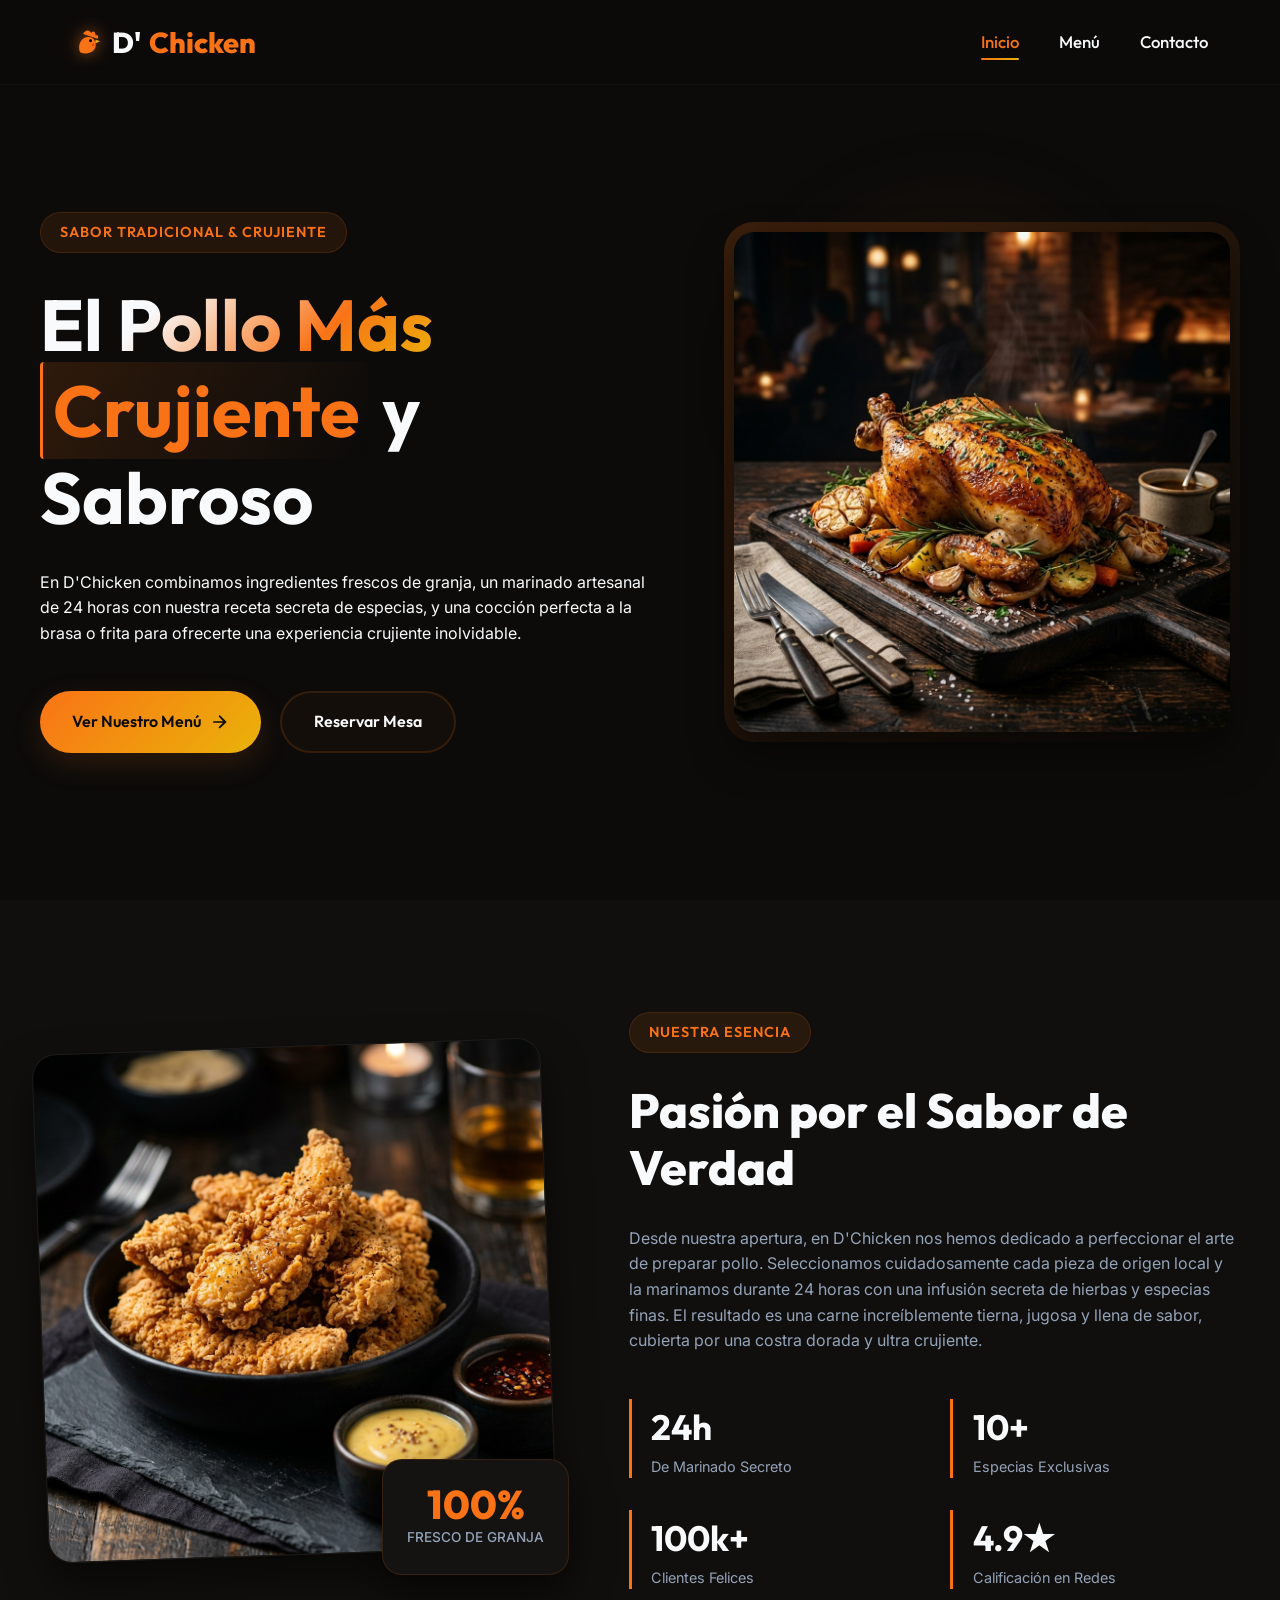
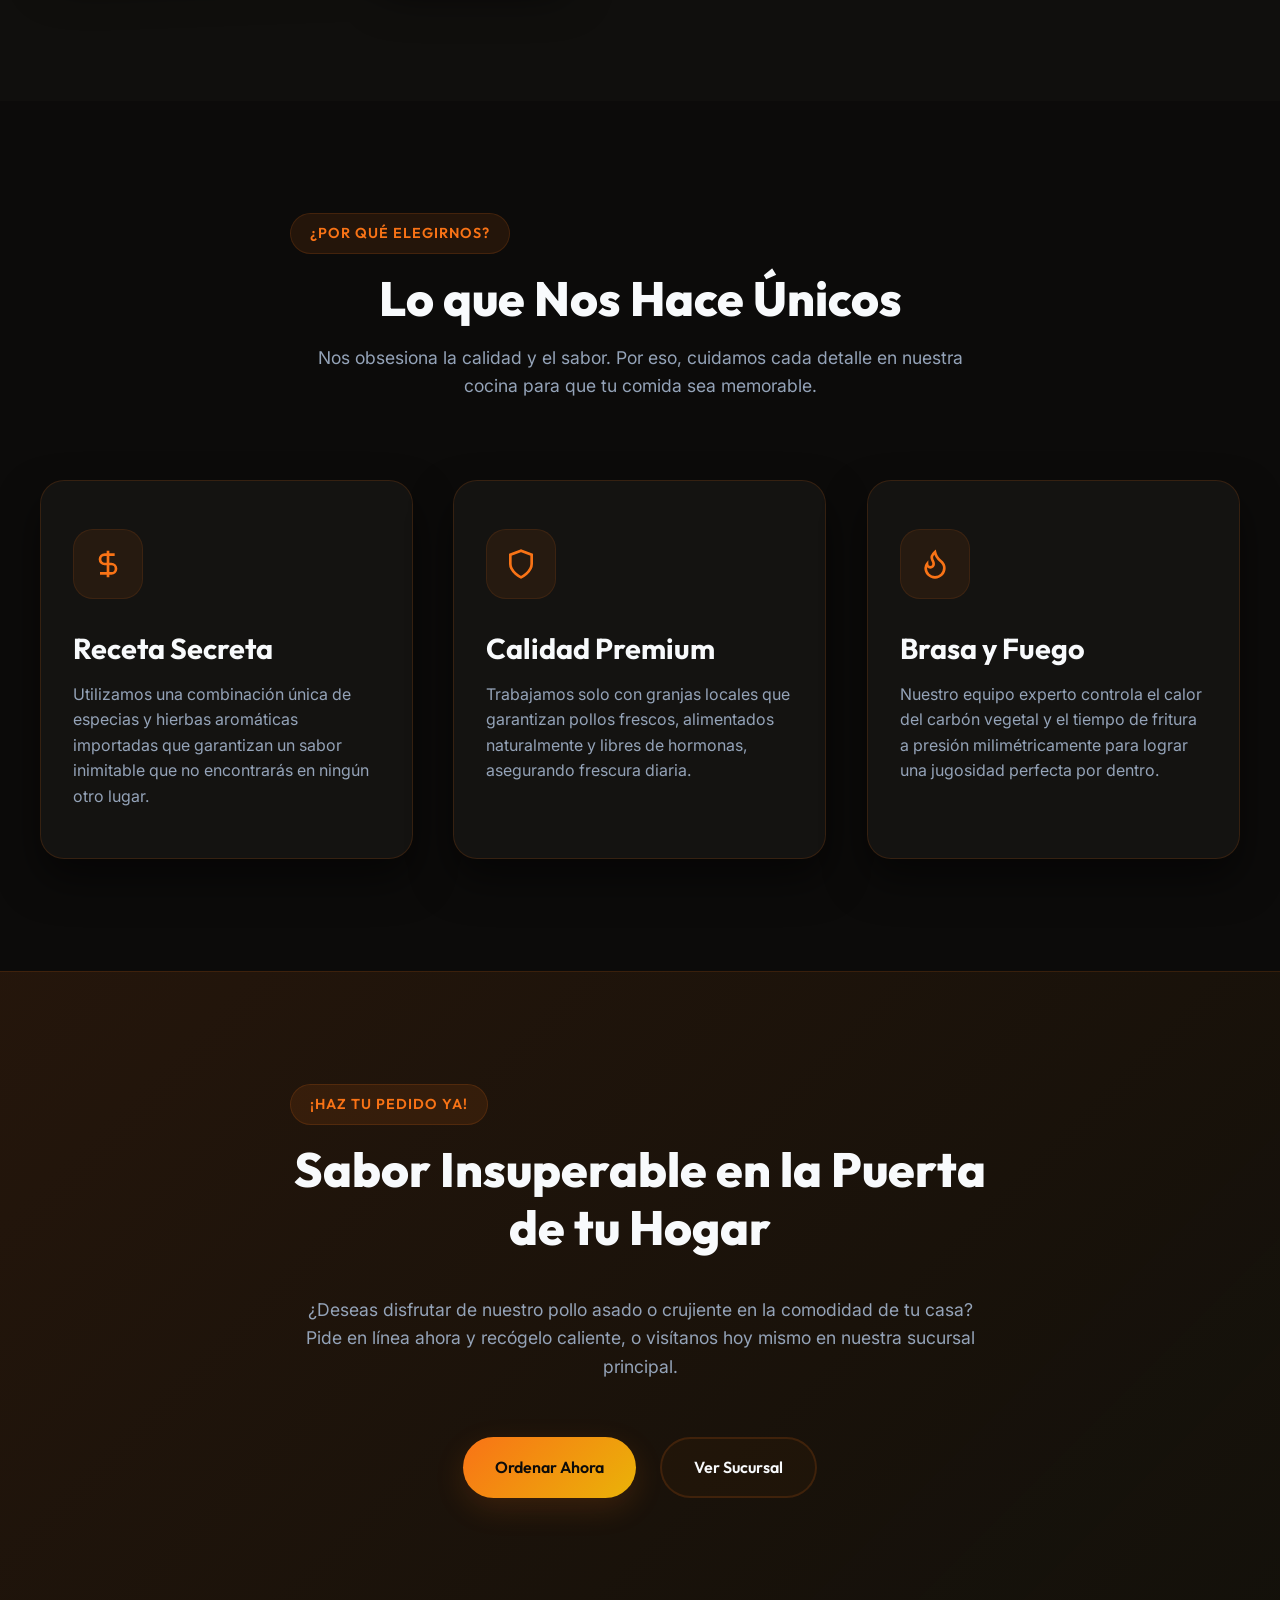
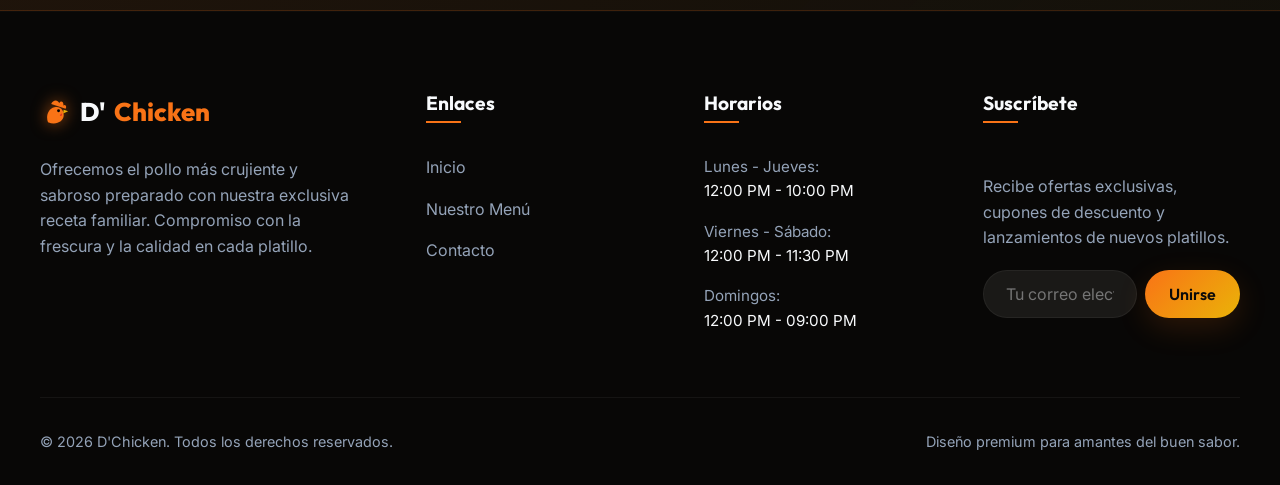
==== index.html @ f9e51cfd "Initial commit" ====
<!DOCTYPE html>
<html lang="es">

<head>
  <meta charset="UTF-8">
  <meta name="viewport" content="width=device-width, initial-scale=1.0">
  <title>D'Chicken - El sabor que te atrapa</title>
  <meta name="description"
    content="Bienvenido a D'Chicken, el hogar del pollo más crujiente y sabroso. Disfruta de nuestro marinado secreto y cocina a las brasas de carbón.">
  <link rel="stylesheet" href="css/style.css">
</head>

<body>

  <!-- HEADER -->
  <header>
    <div class="nav-container">
      <a href="index.html" class="logo" id="header-logo">
        <svg viewBox="0 0 100 100" xmlns="http://www.w3.org/2000/svg">
          <!-- Comb (Cresta) -->
          <path d="M35,25 C40,12 55,10 60,22 C65,12 75,18 73,30 C78,24 85,32 80,40" fill="var(--primary)" />
          <!-- Beak (Pico) -->
          <path d="M74,43 L88,48 L72,55 Z" fill="var(--accent)" />
          <!-- Head & Body (Cabeza y Cuerpo) -->
          <path d="M25,82 C18,65 24,40 45,35 C65,30 75,45 74,62 C73,80 50,92 25,82 Z" fill="var(--primary)" />
          <!-- Eye (Ojo) -->
          <circle cx="58" cy="46" r="4.5" fill="#000" />
          <!-- Barbilla (Wattle) -->
          <path d="M68,54 C70,62 65,65 62,60 Z" fill="#dc2626" />
        </svg>
        D'<span>Chicken</span>
      </a>

      <!-- Navegación -->
      <nav>
        <ul class="nav-links" id="main-nav">
          <li><a href="index.html" class="active" id="nav-home">Inicio</a></li>
          <li><a href="menu.html" id="nav-menu">Menú</a></li>
          <li><a href="contacto.html" id="nav-contact">Contacto</a></li>
        </ul>
      </nav>

      <!-- Botón Menú Móvil -->
      <div class="mobile-menu-btn" id="mobile-toggle" aria-label="Abrir menú de navegación">
        <span></span>
        <span></span>
        <span></span>
      </div>
    </div>
  </header>

  <!-- HERO SECTION -->
  <section class="hero">
    <div class="hero-bg"></div>
    <div class="hero-container">
      <div class="hero-content reveal-left">
        <span class="hero-badge">Sabor Tradicional &amp; Crujiente</span>
        <h1><span class="text-gradient">El Pollo Más</span> <br><span class="text-highlight">Crujiente</span> y Sabroso
        </h1>
        <p class="text-muted">En D'Chicken combinamos ingredientes frescos de granja, un marinado artesanal de 24 horas
          con nuestra receta secreta de especias, y una cocción perfecta a la brasa o frita para ofrecerte una
          experiencia crujiente inolvidable.</p>
        <div class="hero-buttons">
          <a href="menu.html" class="btn btn-primary" id="hero-btn-menu">
            Ver Nuestro Menú
            <svg style="width: 20px; height: 20px; fill: currentColor;" viewBox="0 0 24 24">
              <path d="M5 13h11.86l-5.43 5.43 1.42 1.42L21.14 12l-8.29-8.29-1.42 1.42L16.86 11H5v2z" />
            </svg>
          </a>
          <a href="contacto.html" class="btn btn-secondary" id="hero-btn-contact">Reservar Mesa</a>
        </div>
      </div>
      <div class="hero-image-wrapper reveal-right">
        <img src="images/hero_chicken.png" alt="Pollo asado gourmet de D'Chicken" class="hero-img">
      </div>
    </div>
  </section>

  <!-- NUESTRA ESENCIA -->
  <section style="background-color: #100f0d;">
    <div class="essence-container">
      <div class="essence-img-grid reveal-left">
        <img src="images/menu_crispy.png" alt="Preparación crujiente D'Chicken" class="essence-img">
        <div class="essence-badge">
          <span class="number">100%</span>
          <span class="label">Fresco de Granja</span>
        </div>
      </div>

      <div class="essence-content reveal-right">
        <span class="hero-badge">Nuestra Esencia</span>
        <h2>Pasión por el Sabor de Verdad</h2>
        <p style="color: var(--text-muted);">Desde nuestra apertura, en D'Chicken nos hemos dedicado a perfeccionar el
          arte de preparar pollo. Seleccionamos cuidadosamente cada pieza de origen local y la marinamos durante 24
          horas con una infusión secreta de hierbas y especias finas. El resultado es una carne increíblemente tierna,
          jugosa y llena de sabor, cubierta por una costra dorada y ultra crujiente.</p>

        <div class="stats-grid">
          <div class="stat-item">
            <div class="stat-num">24h</div>
            <div class="stat-label">De Marinado Secreto</div>
          </div>
          <div class="stat-item">
            <div class="stat-num">10+</div>
            <div class="stat-label">Especias Exclusivas</div>
          </div>
          <div class="stat-item">
            <div class="stat-num">100k+</div>
            <div class="stat-label">Clientes Felices</div>
          </div>
          <div class="stat-item">
            <div class="stat-num">4.9★</div>
            <div class="stat-label">Calificación en Redes</div>
          </div>
        </div>
      </div>
    </div>
  </section>

  <!-- VALORES Y CARACTERÍSTICAS -->
  <section>
    <div class="section-header reveal">
      <span class="hero-badge">¿Por Qué Elegirnos?</span>
      <h2>Lo que Nos Hace Únicos</h2>
      <p>Nos obsesiona la calidad y el sabor. Por eso, cuidamos cada detalle en nuestra cocina para que tu comida sea
        memorable.</p>
    </div>

    <div class="grid-3">
      <!-- Tarjeta 1: Receta Secreta -->
      <div class="card-offer reveal-scale" style="transition-delay: 0.1s;">
        <div class="offer-icon-wrapper">
          <svg viewBox="0 0 24 24" fill="none" stroke="currentColor" stroke-width="2">
            <path d="M12 2v20M17 5H9.5a3.5 3.5 0 0 0 0 7h5a3.5 3.5 0 0 1 0 7H6" />
          </svg>
        </div>
        <h3>Receta Secreta</h3>
        <p>Utilizamos una combinación única de especias y hierbas aromáticas importadas que garantizan un sabor
          inimitable que no encontrarás en ningún otro lugar.</p>
      </div>

      <!-- Tarjeta 2: Calidad de Origen -->
      <div class="card-offer reveal-scale" style="transition-delay: 0.2s;">
        <div class="offer-icon-wrapper">
          <svg viewBox="0 0 24 24" fill="none" stroke="currentColor" stroke-width="2">
            <path d="M12 22s8-4 8-10V5l-8-3-8 3v7c0 6 8 10 8 10z" />
          </svg>
        </div>
        <h3>Calidad Premium</h3>
        <p>Trabajamos solo con granjas locales que garantizan pollos frescos, alimentados naturalmente y libres de
          hormonas, asegurando frescura diaria.</p>
      </div>

      <!-- Tarjeta 3: Cocción de Alta Gama -->
      <div class="card-offer reveal-scale" style="transition-delay: 0.3s;">
        <div class="offer-icon-wrapper">
          <svg viewBox="0 0 24 24" fill="none" stroke="currentColor" stroke-width="2">
            <path
              d="M8.5 14.5A2.5 2.5 0 0 0 11 12c0-1.38-.5-2-1-3-1.072-2.143-.224-4.054 2-6 .5 2.5 2 4.9 4 6.5 2 1.6 3 3.5 3 5.5a7 7 0 1 1-14 0c0-1.153.433-2.294 1-3a2.5 2.5 0 0 0 2.5 2.5z" />
          </svg>
        </div>
        <h3>Brasa y Fuego</h3>
        <p>Nuestro equipo experto controla el calor del carbón vegetal y el tiempo de fritura a presión milimétricamente
          para lograr una jugosidad perfecta por dentro.</p>
      </div>
    </div>
  </section>

  <!-- BANNER CTA -->
  <section
    style="background: linear-gradient(135deg, rgba(249, 115, 22, 0.1) 0%, rgba(234, 179, 8, 0.03) 100%); border-top: 1px solid var(--border); border-bottom: 1px solid var(--border);">
    <div class="section-header reveal" style="margin-bottom: 0;">
      <span class="hero-badge">¡Haz Tu Pedido Ya!</span>
      <h2 style="margin-bottom: 1.5rem;">Sabor Insuperable en la Puerta de tu Hogar</h2>
      <p style="margin-bottom: 2.5rem;">¿Deseas disfrutar de nuestro pollo asado o crujiente en la comodidad de tu casa?
        Pide en línea ahora y recógelo caliente, o visítanos hoy mismo en nuestra sucursal principal.</p>
      <div style="display: flex; gap: 1.5rem; justify-content: center; flex-wrap: wrap;">
        <a href="menu.html" class="btn btn-primary" id="cta-btn-order">Ordenar Ahora</a>
        <a href="contacto.html" class="btn btn-secondary" id="cta-btn-visit">Ver Sucursal</a>
      </div>
    </div>
  </section>

  <!-- FOOTER -->
  <footer>
    <div class="footer-container">
      <div class="footer-brand">
        <a href="index.html" class="logo" style="font-size: 1.6rem;">
          <svg viewBox="0 0 100 100" xmlns="http://www.w3.org/2000/svg">
            <path d="M35,25 C40,12 55,10 60,22 C65,12 75,18 73,30 C78,24 85,32 80,40" fill="var(--primary)" />
            <path d="M74,43 L88,48 L72,55 Z" fill="var(--accent)" />
            <path d="M25,82 C18,65 24,40 45,35 C65,30 75,45 74,62 C73,80 50,92 25,82 Z" fill="var(--primary)" />
            <circle cx="58" cy="46" r="4.5" fill="#000" />
            <path d="M68,54 C70,62 65,65 62,60 Z" fill="#dc2626" />
          </svg>
          D'<span>Chicken</span>
        </a>
        <p>Ofrecemos el pollo más crujiente y sabroso preparado con nuestra exclusiva receta familiar. Compromiso con la
          frescura y la calidad en cada platillo.</p>
      </div>

      <div class="footer-col">
        <h4>Enlaces</h4>
        <ul>
          <li><a href="index.html">Inicio</a></li>
          <li><a href="menu.html">Nuestro Menú</a></li>
          <li><a href="contacto.html">Contacto</a></li>
        </ul>
      </div>

      <div class="footer-col">
        <h4>Horarios</h4>
        <ul style="color: var(--text-muted); font-size: 0.95rem;">
          <li>Lunes - Jueves:<br><span style="color: var(--text-light)">12:00 PM - 10:00 PM</span></li>
          <li>Viernes - Sábado:<br><span style="color: var(--text-light)">12:00 PM - 11:30 PM</span></li>
          <li>Domingos:<br><span style="color: var(--text-light)">12:00 PM - 09:00 PM</span></li>
        </ul>
      </div>

      <div class="footer-col footer-newsletter">
        <h4>Suscríbete</h4>
        <p>Recibe ofertas exclusivas, cupones de descuento y lanzamientos de nuevos platillos.</p>
        <form class="newsletter-form"
          onsubmit="event.preventDefault(); alert('¡Gracias por suscribirte!'); this.reset();">
          <input type="email" placeholder="Tu correo electrónico" class="form-control" required
            aria-label="Correo electrónico para boletín">
          <button type="submit" class="btn btn-primary" style="padding: 0 1.5rem;">Unirse</button>
        </form>
      </div>
    </div>

    <div class="footer-bottom">
      <p>&copy; 2026 D'Chicken. Todos los derechos reservados.</p>
      <p>Diseño premium para amantes del buen sabor.</p>
    </div>
  </footer>

  <script src="js/main.js"></script>
</body>

</html>
---- css/style.css ----
@import url('https://fonts.googleapis.com/css2?family=Inter:wght@300;400;500;600&family=Outfit:wght@400;500;600;700;800&display=swap');

/* VARIABLES & DESIGN SYSTEM */
:root {
  --primary: #f97316;
  /* Fiery orange */
  --primary-rgb: 249, 115, 22;
  --accent: #eab308;
  /* Golden amber */
  --accent-rgb: 234, 179, 8;
  --bg-dark: #0c0b0a;
  /* Warm dark carbon */
  --bg-card: #141311;
  /* Warm dark grey card */
  --bg-input: #1a1917;
  --text-light: #f8fafc;
  --text-muted: #94a3b8;
  --border: rgba(249, 115, 22, 0.15);
  --border-focus: rgba(249, 115, 22, 0.5);
  --font-title: 'Outfit', sans-serif;
  --font-body: 'Inter', sans-serif;
  --transition-smooth: all 0.5s cubic-bezier(0.16, 1, 0.3, 1);
  --shadow-glow: 0 10px 30px rgba(249, 115, 22, 0.15);
  --shadow-card: 0 20px 40px rgba(0, 0, 0, 0.5);
}

/* RESET & BASE STYLES */
*,
*::before,
*::after {
  box-sizing: border-box;
  margin: 0;
  padding: 0;
}

html {
  scroll-behavior: smooth;
  font-size: 16px;
  background-color: var(--bg-dark);
  color: var(--text-light);
  font-family: var(--font-body);
  overflow-x: hidden;
}

body {
  min-height: 100vh;
  display: flex;
  flex-direction: column;
  line-height: 1.6;
  -webkit-font-smoothing: antialiased;
}

a {
  text-decoration: none;
  color: inherit;
  transition: var(--transition-smooth);
}

img {
  max-width: 100%;
  height: auto;
  display: block;
  object-fit: cover;
}

button,
input,
textarea {
  font-family: inherit;
  font-size: inherit;
  background: none;
  border: none;
  color: inherit;
}

/* SCROLLBAR */
::-webkit-scrollbar {
  width: 10px;
}

::-webkit-scrollbar-track {
  background: var(--bg-dark);
}

::-webkit-scrollbar-thumb {
  background: #272522;
  border-radius: 5px;
  border: 2px solid var(--bg-dark);
}

::-webkit-scrollbar-thumb:hover {
  background: var(--primary);
}

/* TYPOGRAPHY UTILITIES */
h1,
h2,
h3,
h4 {
  font-family: var(--font-title);
  font-weight: 700;
  line-height: 1.2;
}

h1 {
  font-size: clamp(2.5rem, 6vw, 4.5rem);
}

h2 {
  font-size: clamp(2rem, 4vw, 3rem);
  font-weight: 800;
}

h3 {
  font-size: clamp(1.3rem, 2.5vw, 1.8rem);
}

.text-gradient {
  background: linear-gradient(135deg, var(--text-light) 30%, var(--primary) 70%, var(--accent) 100%);
  -webkit-background-clip: text;
  -webkit-text-fill-color: transparent;
  background-clip: text;
}

.text-highlight {
  color: var(--primary);
  background: linear-gradient(120deg, rgba(249, 115, 22, 0.15) 0%, rgba(249, 115, 22, 0) 100%);
  padding: 0.2rem 0.6rem;
  border-radius: 4px;
  border-left: 3px solid var(--primary);
}

/* HEADER & NAVIGATION */
header {
  position: fixed;
  top: 0;
  left: 0;
  width: 100%;
  z-index: 1000;
  background: rgba(12, 11, 10, 0.75);
  backdrop-filter: blur(12px);
  -webkit-backdrop-filter: blur(12px);
  border-bottom: 1px solid rgba(255, 255, 255, 0.03);
  transition: var(--transition-smooth);
}

header.scrolled {
  background: rgba(12, 11, 10, 0.92);
  padding: 0.5rem 0;
  border-bottom: 1px solid var(--border);
  box-shadow: 0 10px 30px rgba(0, 0, 0, 0.3);
}

.nav-container {
  max-width: 1200px;
  margin: 0 auto;
  padding: 1.2rem 2rem;
  display: flex;
  justify-content: space-between;
  align-items: center;
}

.logo {
  font-family: var(--font-title);
  font-size: 1.8rem;
  font-weight: 800;
  display: flex;
  align-items: center;
  gap: 0.5rem;
}

.logo svg {
  fill: var(--primary);
  width: 32px;
  height: 32px;
  filter: drop-shadow(0 0 8px rgba(249, 115, 22, 0.6));
  animation: flameGlow 2s infinite ease-in-out alternate;
}

.logo span {
  color: var(--primary);
}

.nav-links {
  display: flex;
  gap: 2.5rem;
  list-style: none;
  align-items: center;
}

.nav-links a {
  font-family: var(--font-title);
  font-weight: 500;
  position: relative;
  padding: 0.5rem 0;
  font-size: 1.05rem;
}

.nav-links a::after {
  content: '';
  position: absolute;
  bottom: 0;
  left: 0;
  width: 0;
  height: 2px;
  background: linear-gradient(90deg, var(--primary), var(--accent));
  transition: var(--transition-smooth);
  border-radius: 2px;
}

.nav-links a:hover {
  color: var(--primary);
}

.nav-links a:hover::after,
.nav-links a.active::after {
  width: 100%;
}

.nav-links a.active {
  color: var(--primary);
}


/* MOBILE MENU BUTTON */
.mobile-menu-btn {
  display: none;
  flex-direction: column;
  justify-content: space-between;
  width: 30px;
  height: 20px;
  cursor: pointer;
  z-index: 1100;
}

.mobile-menu-btn span {
  display: block;
  height: 3px;
  width: 100%;
  background-color: var(--text-light);
  border-radius: 3px;
  transition: var(--transition-smooth);
  transform-origin: left center;
}

/* BUTTONS */
.btn {
  display: inline-flex;
  align-items: center;
  justify-content: center;
  padding: 1rem 2rem;
  border-radius: 50px;
  font-family: var(--font-title);
  font-weight: 600;
  cursor: pointer;
  transition: var(--transition-smooth);
  gap: 0.5rem;
}

.btn-primary {
  background: linear-gradient(135deg, var(--primary), var(--accent));
  color: #0c0b0a;
  box-shadow: var(--shadow-glow);
}

.btn-primary:hover {
  transform: translateY(-3px);
  box-shadow: 0 15px 35px rgba(249, 115, 22, 0.4);
}

.btn-secondary {
  border: 2px solid var(--border);
  color: var(--text-light);
  background: rgba(259, 115, 22, 0.03);
}

.btn-secondary:hover {
  border-color: var(--primary);
  background: rgba(249, 115, 22, 0.08);
  transform: translateY(-3px);
}

/* HERO SECTION */
.hero {
  padding: 10rem 2rem 6rem;
  min-height: 100vh;
  display: flex;
  align-items: center;
  position: relative;
  overflow: hidden;
}

.hero-bg {
  position: absolute;
  top: 0;
  left: 0;
  width: 100%;
  height: 100%;
  z-index: 1;
  pointer-events: none;
}

.hero-bg::before {
  content: '';
  position: absolute;
  top: 20%;
  right: 10%;
  width: 400px;
  height: 400px;
  background: radial-gradient(circle, rgba(249, 115, 22, 0.15) 0%, rgba(0, 0, 0, 0) 70%);
  filter: blur(50px);
}

.hero-container {
  max-width: 1200px;
  margin: 0 auto;
  width: 100%;
  display: grid;
  grid-template-columns: 1.2fr 1fr;
  gap: 4rem;
  align-items: center;
  position: relative;
  z-index: 2;
}

.hero-content {
  display: flex;
  flex-direction: column;
  gap: 1.8rem;
}

.hero-badge {
  align-self: flex-start;
  background: rgba(249, 115, 22, 0.1);
  border: 1px solid var(--border);
  color: var(--primary);
  padding: 0.5rem 1.2rem;
  border-radius: 50px;
  font-family: var(--font-title);
  font-weight: 600;
  font-size: 0.9rem;
  letter-spacing: 1px;
  text-transform: uppercase;
}

.hero-buttons {
  display: flex;
  gap: 1.2rem;
  margin-top: 1rem;
}

.hero-image-wrapper {
  position: relative;
  border-radius: 30px;
  padding: 10px;
  background: linear-gradient(135deg, rgba(249, 115, 22, 0.2), rgba(0, 0, 0, 0));
}

.hero-img {
  border-radius: 20px;
  width: 100%;
  height: 500px;
  object-fit: cover;
  box-shadow: var(--shadow-card);
  animation: floatImage 6s ease-in-out infinite;
}

/* SECTION GLOBAL STYLES */
section {
  padding: 7rem 2rem;
  position: relative;
  z-index: 2;
}

.section-header {
  text-align: center;
  max-width: 700px;
  margin: 0 auto 5rem;
  display: flex;
  flex-direction: column;
  gap: 1rem;
}

.section-header p {
  color: var(--text-muted);
  font-size: 1.1rem;
}

/* CARDS & CONTAINERS */
.grid-3 {
  display: grid;
  grid-template-columns: repeat(auto-fit, minmax(300px, 1fr));
  gap: 2.5rem;
  max-width: 1200px;
  margin: 0 auto;
}

/* ESSENCE SECTION (Home Page) */
.essence-container {
  max-width: 1200px;
  margin: 0 auto;
  display: grid;
  grid-template-columns: 1fr 1.2fr;
  gap: 5rem;
  align-items: center;
}

.essence-img-grid {
  position: relative;
}

.essence-img {
  border-radius: 24px;
  box-shadow: var(--shadow-card);
  border: 1px solid rgba(255, 255, 255, 0.05);
  transform: rotate(-2deg);
  transition: var(--transition-smooth);
}

.essence-img:hover {
  transform: rotate(0deg) scale(1.02);
}

.essence-badge {
  position: absolute;
  bottom: -20px;
  right: -20px;
  background: var(--bg-card);
  border: 1px solid var(--border);
  padding: 1.5rem;
  border-radius: 20px;
  box-shadow: var(--shadow-card);
  text-align: center;
  animation: floatImage 5s ease-in-out infinite alternate;
}

.essence-badge .number {
  font-family: var(--font-title);
  font-size: 2.5rem;
  font-weight: 800;
  color: var(--primary);
  display: block;
  line-height: 1;
}

.essence-badge .label {
  font-size: 0.85rem;
  color: var(--text-muted);
  font-weight: 500;
  text-transform: uppercase;
}

.essence-content {
  display: flex;
  flex-direction: column;
  gap: 1.8rem;
}

.stats-grid {
  display: grid;
  grid-template-columns: repeat(2, 1fr);
  gap: 2rem;
  margin-top: 1rem;
}

.stat-item {
  border-left: 3px solid var(--primary);
  padding-left: 1.2rem;
}

.stat-num {
  font-family: var(--font-title);
  font-size: 2.2rem;
  font-weight: 700;
  color: var(--text-light);
}

.stat-label {
  font-size: 0.9rem;
  color: var(--text-muted);
}

/* OFFERS SECTION (Home Page) */
.card-offer {
  background: var(--bg-card);
  border: 1px solid var(--border);
  padding: 3rem 2rem;
  border-radius: 24px;
  transition: var(--transition-smooth);
  position: relative;
  overflow: hidden;
  box-shadow: var(--shadow-card);
}

.card-offer::before {
  content: '';
  position: absolute;
  top: 0;
  left: 0;
  width: 100%;
  height: 4px;
  background: linear-gradient(90deg, var(--primary), var(--accent));
  opacity: 0;
  transition: var(--transition-smooth);
}

.card-offer:hover {
  transform: translateY(-10px);
  border-color: rgba(249, 115, 22, 0.4);
  box-shadow: 0 30px 60px rgba(0, 0, 0, 0.6), 0 0 40px rgba(249, 115, 22, 0.05);
}

.card-offer:hover::before {
  opacity: 1;
}

.offer-icon-wrapper {
  background: rgba(249, 115, 22, 0.08);
  width: 70px;
  height: 70px;
  border-radius: 20px;
  display: flex;
  align-items: center;
  justify-content: center;
  margin-bottom: 2rem;
  border: 1px solid rgba(249, 115, 22, 0.1);
  color: var(--primary);
}

.offer-icon-wrapper svg {
  width: 32px;
  height: 32px;
}

.card-offer h3 {
  margin-bottom: 1rem;
}

.card-offer p {
  color: var(--text-muted);
}

/* MENU SECTION & CATEGORIES */
.menu-nav-wrapper {
  max-width: 800px;
  margin: 0 auto 4rem;
  overflow-x: auto;
  padding: 0.5rem;
}

.menu-nav {
  display: flex;
  justify-content: center;
  gap: 1rem;
  list-style: none;
  min-width: 500px;
  /* Ensures nice horizontal scroll on small screens */
}

.menu-nav-btn {
  padding: 0.8rem 1.8rem;
  border-radius: 50px;
  font-family: var(--font-title);
  font-weight: 600;
  cursor: pointer;
  background: #141311;
  border: 1px solid var(--border);
  color: var(--text-muted);
  transition: var(--transition-smooth);
  white-space: nowrap;
}

.menu-nav-btn:hover {
  color: var(--primary);
  border-color: var(--primary);
  background: rgba(249, 115, 22, 0.05);
}

.menu-nav-btn.active {
  background: linear-gradient(135deg, var(--primary), var(--accent));
  color: #0c0b0a;
  border-color: transparent;
  box-shadow: var(--shadow-glow);
}

/* MENU ITEMS */
.menu-grid {
  display: grid;
  grid-template-columns: repeat(auto-fit, minmax(320px, 1fr));
  gap: 3rem 2.5rem;
  max-width: 1200px;
  margin: 0 auto;
}

.menu-item {
  background: var(--bg-card);
  border-radius: 24px;
  overflow: hidden;
  border: 1px solid rgba(255, 255, 255, 0.03);
  box-shadow: var(--shadow-card);
  transition: var(--transition-smooth);
}

.menu-item:hover {
  transform: translateY(-8px);
  border-color: var(--border);
  box-shadow: 0 25px 50px rgba(0, 0, 0, 0.6), 0 0 30px rgba(249, 115, 22, 0.05);
}

.menu-item-img-wrapper {
  height: 240px;
  overflow: hidden;
  position: relative;
}

.menu-item-img {
  width: 100%;
  height: 100%;
  object-fit: cover;
  transition: transform 0.8s cubic-bezier(0.16, 1, 0.3, 1);
}

.menu-item:hover .menu-item-img {
  transform: scale(1.08);
}

.menu-item-price {
  position: absolute;
  top: 20px;
  right: 20px;
  background: rgba(12, 11, 10, 0.85);
  backdrop-filter: blur(8px);
  border: 1px solid var(--border);
  color: var(--accent);
  padding: 0.5rem 1rem;
  border-radius: 50px;
  font-family: var(--font-title);
  font-weight: 700;
  font-size: 1.1rem;
}

.menu-item-body {
  padding: 2rem;
  display: flex;
  flex-direction: column;
  gap: 1rem;
}

.menu-item-body h3 {
  font-size: 1.4rem;
}

.menu-item-ingredients {
  color: var(--text-muted);
  font-size: 0.95rem;
}

.ingredient-tag {
  display: inline-block;
  background: rgba(255, 255, 255, 0.05);
  padding: 0.2rem 0.6rem;
  border-radius: 6px;
  font-size: 0.8rem;
  margin: 0.2rem 0.2rem 0.2rem 0;
  color: var(--text-light);
  border: 1px solid rgba(255, 255, 255, 0.05);
}

.ingredient-title {
  font-weight: 600;
  font-size: 0.85rem;
  text-transform: uppercase;
  letter-spacing: 0.5px;
  color: var(--primary);
  margin-bottom: 0.4rem;
}

.menu-item-order {
  margin-top: 1rem;
  border-top: 1px solid rgba(255, 255, 255, 0.05);
  padding-top: 1.5rem;
  display: flex;
  justify-content: space-between;
  align-items: center;
}

.btn-order-item {
  font-size: 0.9rem;
  padding: 0.6rem 1.2rem;
}

/* CONTACT PAGE */
.contact-grid {
  display: grid;
  grid-template-columns: 1fr 1.2fr;
  gap: 4rem;
  max-width: 1200px;
  margin: 0 auto;
}

.contact-info-wrapper {
  display: flex;
  flex-direction: column;
  gap: 2.5rem;
}

.contact-block {
  background: var(--bg-card);
  border: 1px solid rgba(255, 255, 255, 0.03);
  padding: 2.5rem;
  border-radius: 24px;
  box-shadow: var(--shadow-card);
  transition: var(--transition-smooth);
}

.contact-block:hover {
  border-color: var(--border);
}

.contact-item {
  display: flex;
  gap: 1.5rem;
  margin-bottom: 2rem;
}

.contact-item:last-child {
  margin-bottom: 0;
}

.contact-icon {
  background: rgba(249, 115, 22, 0.08);
  width: 55px;
  height: 55px;
  border-radius: 16px;
  display: flex;
  align-items: center;
  justify-content: center;
  flex-shrink: 0;
  color: var(--primary);
  border: 1px solid rgba(249, 115, 22, 0.15);
}

.contact-icon svg {
  width: 24px;
  height: 24px;
}

.contact-details h4 {
  font-size: 1.15rem;
  margin-bottom: 0.3rem;
}

.contact-details p {
  color: var(--text-muted);
}

/* SOCIAL MEDIA LINKS */
.social-links {
  display: flex;
  gap: 1.2rem;
  margin-top: 1.5rem;
}

.social-btn {
  width: 50px;
  height: 50px;
  border-radius: 50%;
  background: var(--bg-input);
  display: flex;
  align-items: center;
  justify-content: center;
  border: 1px solid rgba(255, 255, 255, 0.05);
  transition: var(--transition-smooth);
}

.social-btn svg {
  width: 20px;
  height: 20px;
  fill: var(--text-light);
  transition: var(--transition-smooth);
}

.social-btn:hover {
  transform: translateY(-5px);
  background: var(--primary);
  box-shadow: var(--shadow-glow);
  border-color: var(--primary);
}

.social-btn:hover svg {
  fill: #0c0b0a;
}

/* FORM STYLES */
.contact-form {
  background: var(--bg-card);
  padding: 3rem;
  border-radius: 24px;
  border: 1px solid rgba(255, 255, 255, 0.03);
  box-shadow: var(--shadow-card);
  display: flex;
  flex-direction: column;
  gap: 1.8rem;
  position: relative;
}

.form-group {
  display: flex;
  flex-direction: column;
  gap: 0.6rem;
}

.form-group label {
  font-family: var(--font-title);
  font-weight: 500;
  font-size: 0.95rem;
  color: var(--text-light);
}

.form-control {
  background: var(--bg-input);
  border: 1px solid rgba(255, 255, 255, 0.05);
  border-radius: 12px;
  padding: 1rem 1.2rem;
  color: var(--text-light);
  transition: var(--transition-smooth);
  width: 100%;
}

.form-control:focus {
  outline: none;
  border-color: var(--primary);
  box-shadow: 0 0 0 3px rgba(249, 115, 22, 0.15);
  background: rgba(249, 115, 22, 0.02);
}

textarea.form-control {
  resize: vertical;
  min-height: 150px;
}

/* MAP SECTION */
.map-container {
  max-width: 1200px;
  margin: 4rem auto 0;
  height: 450px;
  border-radius: 24px;
  overflow: hidden;
  border: 1px solid var(--border);
  box-shadow: var(--shadow-card);
}

/* GOOGLE MAP IFRAME WITH CSS STYLING */
.map-container iframe {
  width: 100%;
  height: 100%;
  border: none;
  filter: grayscale(1) invert(0.9) contrast(1.1) brightness(0.9);
  /* Dark mode map styling! */
  transition: var(--transition-smooth);
}

.map-container:hover iframe {
  filter: grayscale(0.5) invert(0.9) contrast(1.1) brightness(0.9);
}

/* FOOTER */
footer {
  background: #080706;
  border-top: 1px solid rgba(255, 255, 255, 0.02);
  padding: 5rem 2rem 2rem;
  margin-top: auto;
}

.footer-container {
  max-width: 1200px;
  margin: 0 auto;
  display: grid;
  grid-template-columns: 1.5fr 1fr 1fr 1.2fr;
  gap: 4rem;
  margin-bottom: 4rem;
}

.footer-brand {
  display: flex;
  flex-direction: column;
  gap: 1.5rem;
}

.footer-brand p {
  color: var(--text-muted);
}

.footer-col h4 {
  font-size: 1.2rem;
  margin-bottom: 2rem;
  position: relative;
  padding-bottom: 0.5rem;
}

.footer-col h4::after {
  content: '';
  position: absolute;
  bottom: 0;
  left: 0;
  width: 35px;
  height: 2px;
  background: var(--primary);
}

.footer-col ul {
  list-style: none;
  display: flex;
  flex-direction: column;
  gap: 1rem;
}

.footer-col ul a {
  color: var(--text-muted);
}

.footer-col ul a:hover {
  color: var(--primary);
  padding-left: 5px;
}

.footer-newsletter {
  display: flex;
  flex-direction: column;
  gap: 1.2rem;
}

.footer-newsletter p {
  color: var(--text-muted);
}

.newsletter-form {
  display: flex;
  gap: 0.5rem;
}

.newsletter-form .form-control {
  border-radius: 50px;
  padding: 0.8rem 1.4rem;
}

.newsletter-form .btn-primary {
  padding: 0.8rem 1.5rem;
  border-radius: 50px;
}

.footer-bottom {
  max-width: 1200px;
  margin: 0 auto;
  border-top: 1px solid rgba(255, 255, 255, 0.05);
  padding-top: 2rem;
  display: flex;
  justify-content: space-between;
  align-items: center;
  color: var(--text-muted);
  font-size: 0.9rem;
}

/* SCROLL REVEAL ANIMATIONS */
.reveal {
  opacity: 0;
  transform: translateY(40px);
  transition: opacity 1s cubic-bezier(0.16, 1, 0.3, 1), transform 1s cubic-bezier(0.16, 1, 0.3, 1);
  will-change: transform, opacity;
}

.reveal-left {
  opacity: 0;
  transform: translateX(-50px);
  transition: opacity 1s cubic-bezier(0.16, 1, 0.3, 1), transform 1s cubic-bezier(0.16, 1, 0.3, 1);
  will-change: transform, opacity;
}

.reveal-right {
  opacity: 0;
  transform: translateX(50px);
  transition: opacity 1s cubic-bezier(0.16, 1, 0.3, 1), transform 1s cubic-bezier(0.16, 1, 0.3, 1);
  will-change: transform, opacity;
}

.reveal-scale {
  opacity: 0;
  transform: scale(0.92);
  transition: opacity 1s cubic-bezier(0.16, 1, 0.3, 1), transform 1s cubic-bezier(0.16, 1, 0.3, 1);
  will-change: transform, opacity;
}

.reveal.active,
.reveal-left.active,
.reveal-right.active,
.reveal-scale.active {
  opacity: 1;
  transform: translate(0) scale(1);
}

/* KEYFRAMES */
@keyframes floatImage {
  0% {
    transform: translateY(0);
  }

  50% {
    transform: translateY(-10px);
  }

  100% {
    transform: translateY(0);
  }
}

@keyframes flameGlow {
  0% {
    filter: drop-shadow(0 0 5px rgba(249, 115, 22, 0.5));
  }

  100% {
    filter: drop-shadow(0 0 15px rgba(249, 115, 22, 0.9));
  }
}

/* RESPONSIVE DESIGN (MEDIA QUERIES) */
@media (max-width: 1024px) {
  .hero-container {
    gap: 2rem;
  }

  .hero-img {
    height: 400px;
  }

  .essence-container {
    gap: 3rem;
  }

  .contact-grid {
    gap: 2rem;
  }

  .footer-container {
    grid-template-columns: repeat(2, 1fr);
    gap: 3rem;
  }
}

@media (max-width: 768px) {

  /* MOBILE MENU ANIMATION */
  .mobile-menu-btn {
    display: flex;
  }

  .mobile-menu-btn.open span:nth-child(1) {
    transform: rotate(45deg) translate(5px, 5px);
  }

  .mobile-menu-btn.open span:nth-child(2) {
    opacity: 0;
  }

  .mobile-menu-btn.open span:nth-child(3) {
    transform: rotate(-45deg) translate(7px, -7px);
  }

  .nav-links {
    position: fixed;
    top: 0;
    right: -100%;
    width: 80%;
    max-width: 320px;
    height: 100vh;
    background: #0f0e0d;
    border-left: 1px solid var(--border);
    flex-direction: column;
    justify-content: center;
    gap: 3rem;
    padding: 2rem;
    transition: var(--transition-smooth);
    box-shadow: -10px 0 30px rgba(0, 0, 0, 0.5);
  }

  .nav-links.open {
    right: 0;
  }

  .hero-container {
    grid-template-columns: 1fr;
    text-align: center;
    padding-top: 2rem;
  }

  .hero-badge {
    align-self: center;
  }

  .hero-buttons {
    justify-content: center;
  }

  .hero-image-wrapper {
    order: -1;
    /* Image first on mobile */
    max-width: 450px;
    margin: 0 auto;
  }

  .hero-img {
    height: 320px;
  }

  .essence-container {
    grid-template-columns: 1fr;
  }

  .essence-img-grid {
    max-width: 450px;
    margin: 0 auto;
  }

  .stats-grid {
    grid-template-columns: 1fr;
    gap: 1.5rem;
  }

  .contact-grid {
    grid-template-columns: 1fr;
  }

  .contact-form {
    padding: 2rem;
  }

  .map-container {
    height: 350px;
  }
}

@media (max-width: 480px) {
  .hero-buttons {
    flex-direction: column;
    width: 100%;
  }

  .hero-buttons .btn {
    width: 100%;
  }

  .footer-container {
    grid-template-columns: 1fr;
    gap: 2.5rem;
  }

  .footer-bottom {
    flex-direction: column;
    gap: 1rem;
    text-align: center;
  }

  .newsletter-form {
    flex-direction: column;
  }

  .newsletter-form .btn-primary {
    border-radius: 12px;
  }
}
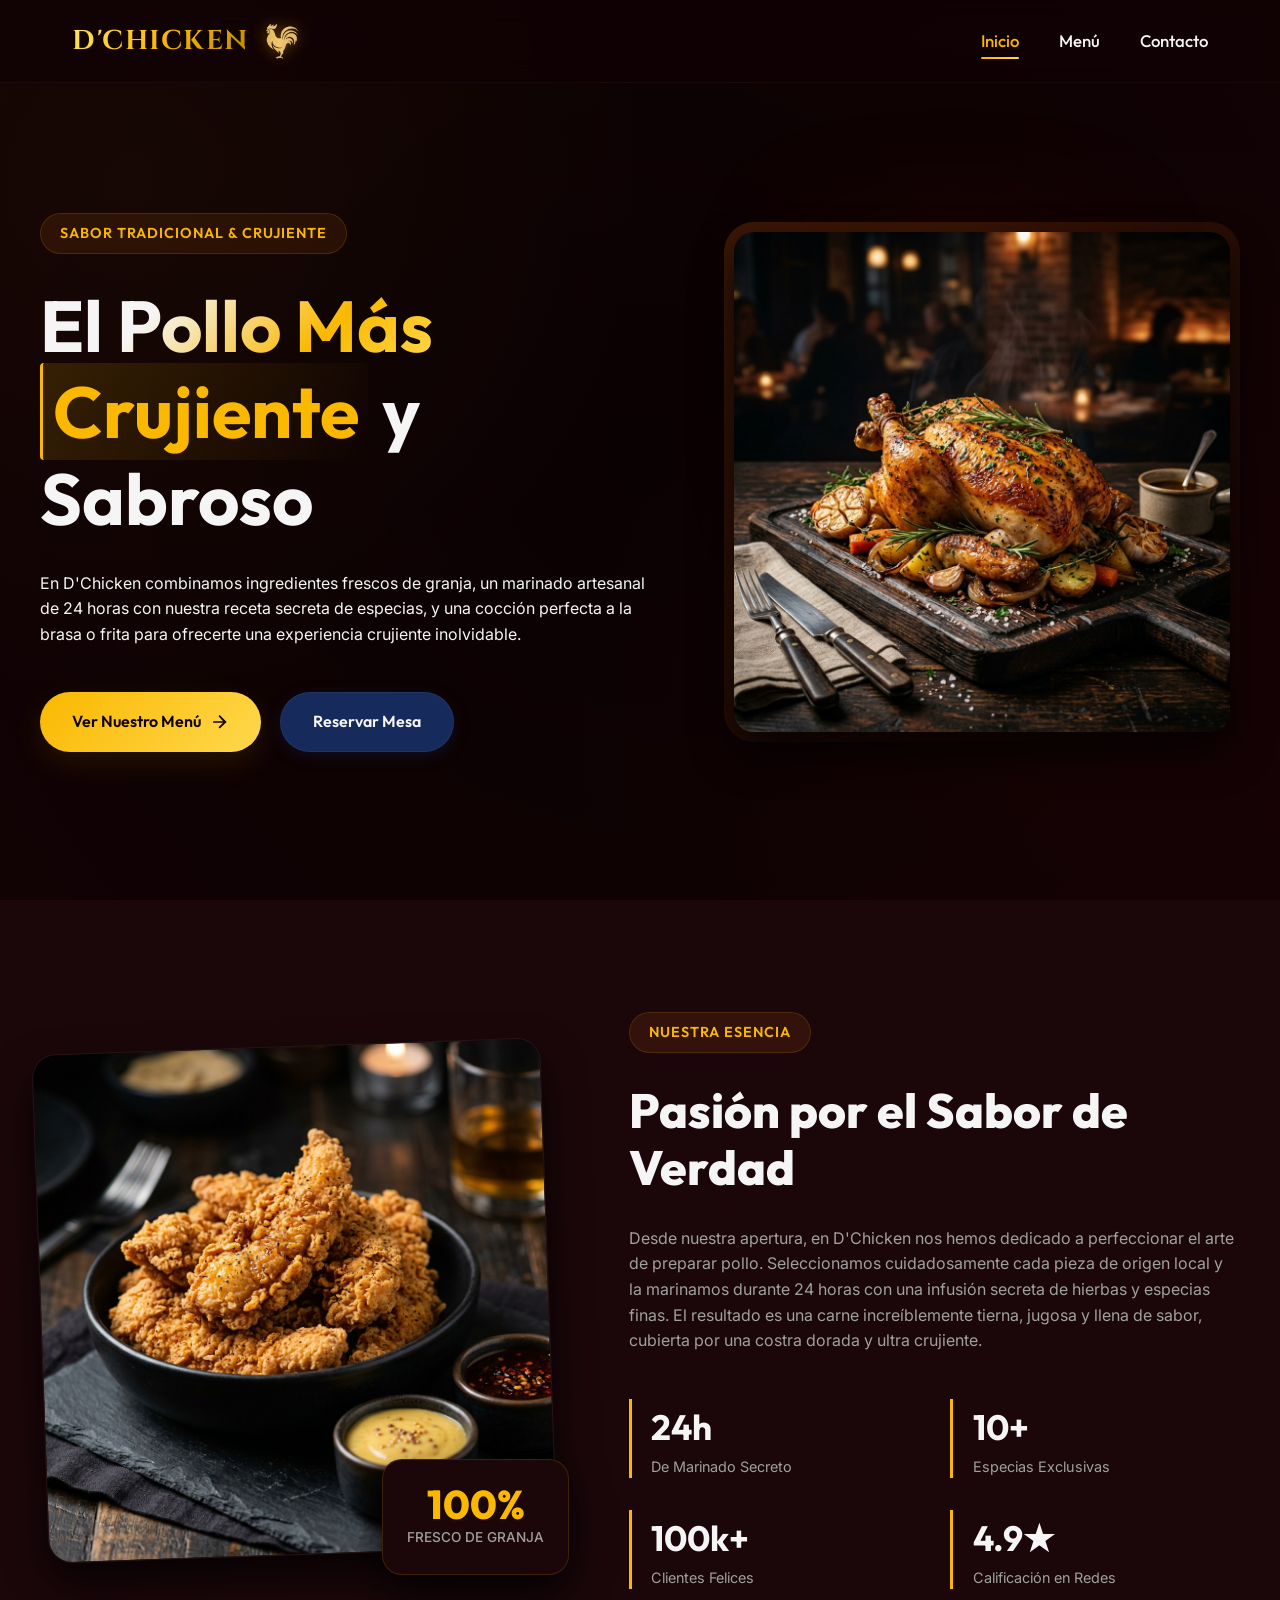
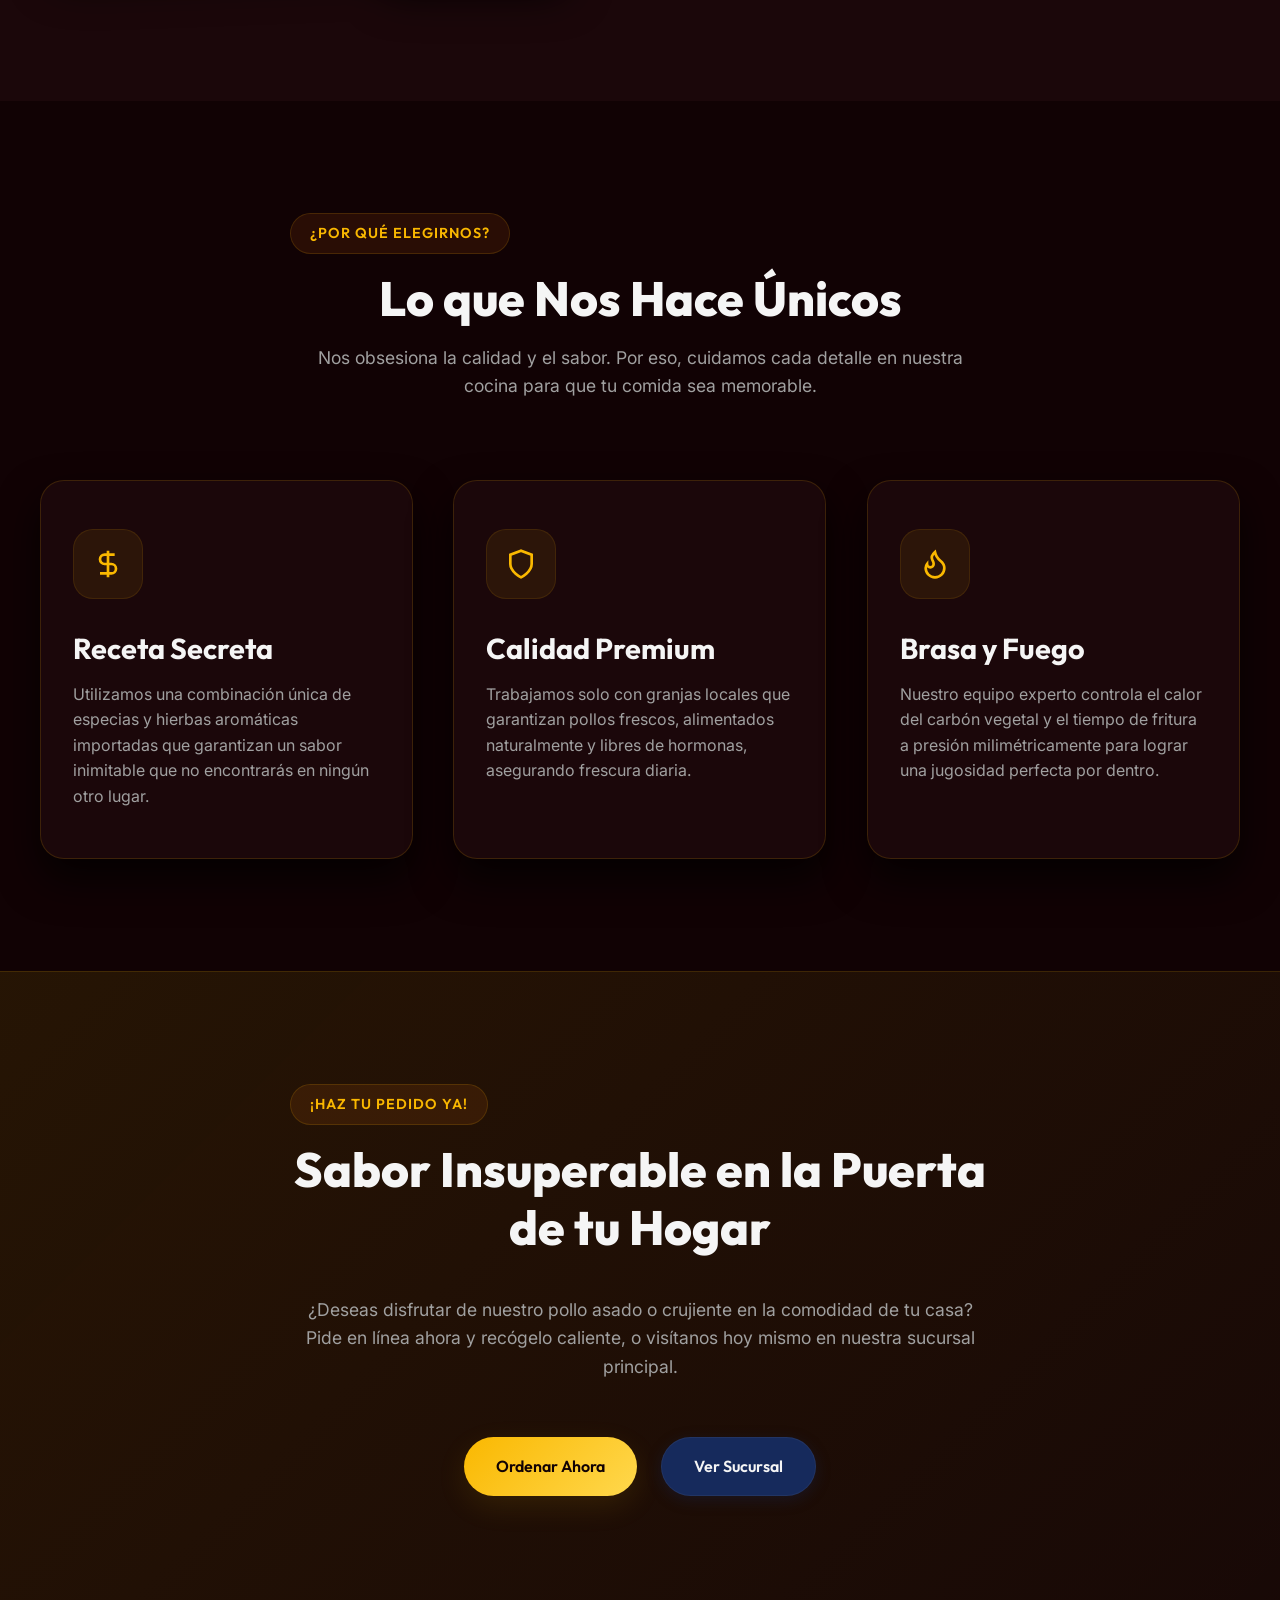
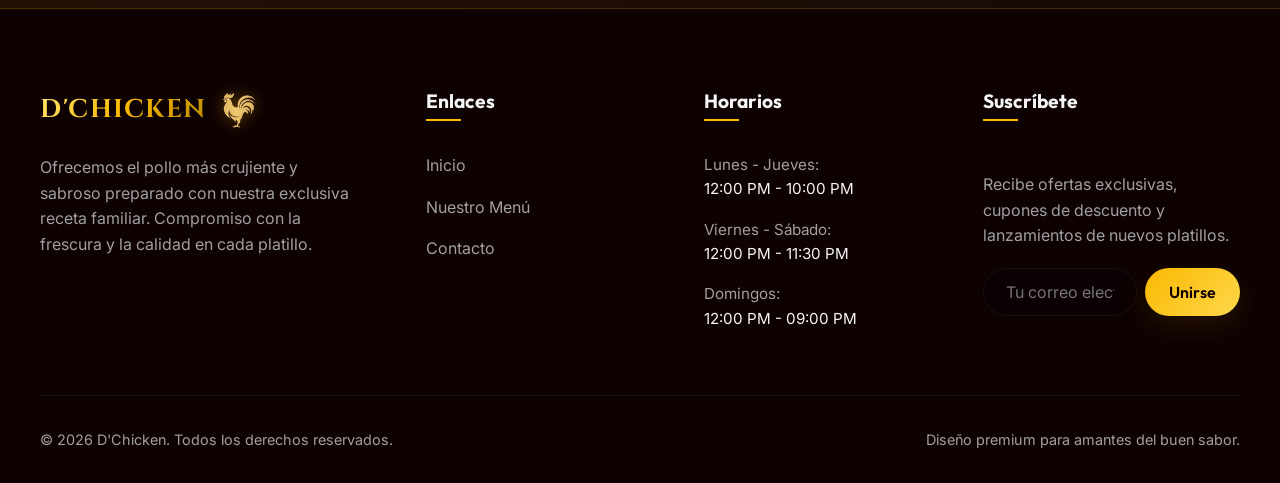
==== commit d3185d62: "color y logo cambio en la paleta de colores y en el logo" ====
--- a/index.html
+++ b/index.html
@@ -16,19 +16,8 @@
   <header>
     <div class="nav-container">
       <a href="index.html" class="logo" id="header-logo">
-        <svg viewBox="0 0 100 100" xmlns="http://www.w3.org/2000/svg">
-          <!-- Comb (Cresta) -->
-          <path d="M35,25 C40,12 55,10 60,22 C65,12 75,18 73,30 C78,24 85,32 80,40" fill="var(--primary)" />
-          <!-- Beak (Pico) -->
-          <path d="M74,43 L88,48 L72,55 Z" fill="var(--accent)" />
-          <!-- Head & Body (Cabeza y Cuerpo) -->
-          <path d="M25,82 C18,65 24,40 45,35 C65,30 75,45 74,62 C73,80 50,92 25,82 Z" fill="var(--primary)" />
-          <!-- Eye (Ojo) -->
-          <circle cx="58" cy="46" r="4.5" fill="#000" />
-          <!-- Barbilla (Wattle) -->
-          <path d="M68,54 C70,62 65,65 62,60 Z" fill="#dc2626" />
-        </svg>
-        D'<span>Chicken</span>
+        <span class="logo-text">D'CHICKEN</span>
+        <img src="images/logo.png" alt="Logo D'Chicken">
       </a>
 
       <!-- Navegación -->
@@ -77,7 +66,7 @@
   </section>
 
   <!-- NUESTRA ESENCIA -->
-  <section style="background-color: #100f0d;">
+  <section style="background-color: #1b070a;">
     <div class="essence-container">
       <div class="essence-img-grid reveal-left">
         <img src="images/menu_crispy.png" alt="Preparación crujiente D'Chicken" class="essence-img">
@@ -86,7 +75,7 @@
           <span class="label">Fresco de Granja</span>
         </div>
       </div>
-
+      
       <div class="essence-content reveal-right">
         <span class="hero-badge">Nuestra Esencia</span>
         <h2>Pasión por el Sabor de Verdad</h2>
@@ -94,7 +83,7 @@
           arte de preparar pollo. Seleccionamos cuidadosamente cada pieza de origen local y la marinamos durante 24
           horas con una infusión secreta de hierbas y especias finas. El resultado es una carne increíblemente tierna,
           jugosa y llena de sabor, cubierta por una costra dorada y ultra crujiente.</p>
-
+        
         <div class="stats-grid">
           <div class="stat-item">
             <div class="stat-num">24h</div>
@@ -168,7 +157,7 @@
 
   <!-- BANNER CTA -->
   <section
-    style="background: linear-gradient(135deg, rgba(249, 115, 22, 0.1) 0%, rgba(234, 179, 8, 0.03) 100%); border-top: 1px solid var(--border); border-bottom: 1px solid var(--border);">
+    style="background: linear-gradient(135deg, rgba(224, 183, 0, 0.1) 0%, rgba(255, 216, 77, 0.03) 100%); border-top: 1px solid var(--border); border-bottom: 1px solid var(--border);">
     <div class="section-header reveal" style="margin-bottom: 0;">
       <span class="hero-badge">¡Haz Tu Pedido Ya!</span>
       <h2 style="margin-bottom: 1.5rem;">Sabor Insuperable en la Puerta de tu Hogar</h2>
@@ -186,14 +175,8 @@
     <div class="footer-container">
       <div class="footer-brand">
         <a href="index.html" class="logo" style="font-size: 1.6rem;">
-          <svg viewBox="0 0 100 100" xmlns="http://www.w3.org/2000/svg">
-            <path d="M35,25 C40,12 55,10 60,22 C65,12 75,18 73,30 C78,24 85,32 80,40" fill="var(--primary)" />
-            <path d="M74,43 L88,48 L72,55 Z" fill="var(--accent)" />
-            <path d="M25,82 C18,65 24,40 45,35 C65,30 75,45 74,62 C73,80 50,92 25,82 Z" fill="var(--primary)" />
-            <circle cx="58" cy="46" r="4.5" fill="#000" />
-            <path d="M68,54 C70,62 65,65 62,60 Z" fill="#dc2626" />
-          </svg>
-          D'<span>Chicken</span>
+          <span class="logo-text">D'CHICKEN</span>
+          <img src="images/logo.png" alt="Logo D'Chicken">
         </a>
         <p>Ofrecemos el pollo más crujiente y sabroso preparado con nuestra exclusiva receta familiar. Compromiso con la
           frescura y la calidad en cada platillo.</p>
--- a/css/style.css
+++ b/css/style.css
@@ -1,27 +1,30 @@
-@import url('https://fonts.googleapis.com/css2?family=Inter:wght@300;400;500;600&family=Outfit:wght@400;500;600;700;800&display=swap');
+@import url('https://fonts.googleapis.com/css2?family=Cinzel:wght@600;700;800&family=Inter:wght@300;400;500;600&family=Outfit:wght@400;500;600;700;800&display=swap');
 
 /* VARIABLES & DESIGN SYSTEM */
 :root {
-  --primary: #f97316;
-  /* Fiery orange */
-  --primary-rgb: 249, 115, 22;
-  --accent: #eab308;
-  /* Golden amber */
-  --accent-rgb: 234, 179, 8;
-  --bg-dark: #0c0b0a;
-  /* Warm dark carbon */
-  --bg-card: #141311;
-  /* Warm dark grey card */
-  --bg-input: #1a1917;
-  --text-light: #f8fafc;
-  --text-muted: #94a3b8;
-  --border: rgba(249, 115, 22, 0.15);
-  --border-focus: rgba(249, 115, 22, 0.5);
+  --primary: #FAB800;
+  /* Dorado brillante de la imagen */
+  --primary-rgb: 250, 184, 0;
+  --accent: #FFD84D;
+  /* Amarillo brillante */
+  --accent-rgb: 255, 216, 77;
+  --bg-dark: #110204;
+  /* Fondo negro-rojizo muy oscuro */
+  --bg-card: #1b070a;
+  /* Tarjetas ligeramente más claras */
+  --bg-input: #0c0102;
+  /* Inputs extra oscuros */
+  --text-light: #F5F5F5;
+  /* Blanco humo */
+  --text-muted: #A0A0A0;
+  /* Gris claro */
+  --border: rgba(250, 184, 0, 0.15);
+  --border-focus: rgba(250, 184, 0, 0.5);
   --font-title: 'Outfit', sans-serif;
   --font-body: 'Inter', sans-serif;
   --transition-smooth: all 0.5s cubic-bezier(0.16, 1, 0.3, 1);
-  --shadow-glow: 0 10px 30px rgba(249, 115, 22, 0.15);
-  --shadow-card: 0 20px 40px rgba(0, 0, 0, 0.5);
+  --shadow-glow: 0 10px 30px rgba(250, 184, 0, 0.1);
+  --shadow-card: 0 20px 40px rgba(0, 0, 0, 0.75);
 }
 
 /* RESET & BASE STYLES */
@@ -37,6 +40,11 @@
   scroll-behavior: smooth;
   font-size: 16px;
   background-color: var(--bg-dark);
+  background-image: 
+    radial-gradient(circle at 10% 20%, rgba(250, 184, 0, 0.03) 0%, transparent 40%),
+    radial-gradient(circle at 90% 80%, rgba(224, 8, 8, 0.03) 0%, transparent 45%),
+    radial-gradient(circle at 50% 50%, rgba(0, 0, 0, 0.4) 0%, transparent 100%);
+  background-attachment: fixed;
   color: var(--text-light);
   font-family: var(--font-body);
   overflow-x: hidden;
@@ -83,7 +91,7 @@
 }
 
 ::-webkit-scrollbar-thumb {
-  background: #272522;
+  background: #3f1014;
   border-radius: 5px;
   border: 2px solid var(--bg-dark);
 }
@@ -124,7 +132,7 @@
 
 .text-highlight {
   color: var(--primary);
-  background: linear-gradient(120deg, rgba(249, 115, 22, 0.15) 0%, rgba(249, 115, 22, 0) 100%);
+  background: linear-gradient(120deg, rgba(250, 184, 0, 0.15) 0%, rgba(250, 184, 0, 0) 100%);
   padding: 0.2rem 0.6rem;
   border-radius: 4px;
   border-left: 3px solid var(--primary);
@@ -137,7 +145,7 @@
   left: 0;
   width: 100%;
   z-index: 1000;
-  background: rgba(12, 11, 10, 0.75);
+  background: rgba(17, 2, 4, 0.75);
   backdrop-filter: blur(12px);
   -webkit-backdrop-filter: blur(12px);
   border-bottom: 1px solid rgba(255, 255, 255, 0.03);
@@ -145,10 +153,10 @@
 }
 
 header.scrolled {
-  background: rgba(12, 11, 10, 0.92);
+  background: rgba(27, 7, 10, 0.95);
   padding: 0.5rem 0;
   border-bottom: 1px solid var(--border);
-  box-shadow: 0 10px 30px rgba(0, 0, 0, 0.3);
+  box-shadow: 0 10px 30px rgba(0, 0, 0, 0.4);
 }
 
 .nav-container {
@@ -161,24 +169,30 @@
 }
 
 .logo {
-  font-family: var(--font-title);
-  font-size: 1.8rem;
-  font-weight: 800;
+  font-family: 'Cinzel', serif;
+  font-size: 1.7rem;
+  font-weight: 700;
+  letter-spacing: 1.5px;
   display: flex;
   align-items: center;
-  gap: 0.5rem;
-}
-
-.logo svg {
-  fill: var(--primary);
-  width: 32px;
-  height: 32px;
-  filter: drop-shadow(0 0 8px rgba(249, 115, 22, 0.6));
+  gap: 0.8rem;
+}
+
+.logo-text {
+  background: linear-gradient(135deg, #FFE875 0%, #FAB800 50%, #B38600 100%);
+  -webkit-background-clip: text;
+  -webkit-text-fill-color: transparent;
+  background-clip: text;
+  color: var(--primary); /* Fallback */
+}
+
+.logo svg,
+.logo img {
+  width: 38px;
+  height: 38px;
+  object-fit: contain;
+  filter: drop-shadow(0 0 8px rgba(250, 184, 0, 0.4));
   animation: flameGlow 2s infinite ease-in-out alternate;
-}
-
-.logo span {
-  color: var(--primary);
 }
 
 .nav-links {
@@ -259,25 +273,27 @@
 
 .btn-primary {
   background: linear-gradient(135deg, var(--primary), var(--accent));
-  color: #0c0b0a;
+  color: #110204;
   box-shadow: var(--shadow-glow);
 }
 
 .btn-primary:hover {
   transform: translateY(-3px);
-  box-shadow: 0 15px 35px rgba(249, 115, 22, 0.4);
+  box-shadow: 0 15px 35px rgba(250, 184, 0, 0.4);
 }
 
 .btn-secondary {
-  border: 2px solid var(--border);
+  border: 1px solid rgba(255, 255, 255, 0.05);
   color: var(--text-light);
-  background: rgba(259, 115, 22, 0.03);
+  background: #162a5c;
+  box-shadow: 0 4px 15px rgba(22, 42, 92, 0.3);
 }
 
 .btn-secondary:hover {
-  border-color: var(--primary);
-  background: rgba(249, 115, 22, 0.08);
+  border-color: #1e387a;
+  background: #1e387a;
   transform: translateY(-3px);
+  box-shadow: 0 8px 25px rgba(22, 42, 92, 0.5);
 }
 
 /* HERO SECTION */
@@ -307,7 +323,7 @@
   right: 10%;
   width: 400px;
   height: 400px;
-  background: radial-gradient(circle, rgba(249, 115, 22, 0.15) 0%, rgba(0, 0, 0, 0) 70%);
+  background: radial-gradient(circle, rgba(250, 184, 0, 0.12) 0%, rgba(224, 8, 8, 0.04) 50%, rgba(0, 0, 0, 0) 100%);
   filter: blur(50px);
 }
 
@@ -506,8 +522,8 @@
 
 .card-offer:hover {
   transform: translateY(-10px);
-  border-color: rgba(249, 115, 22, 0.4);
-  box-shadow: 0 30px 60px rgba(0, 0, 0, 0.6), 0 0 40px rgba(249, 115, 22, 0.05);
+  border-color: rgba(250, 184, 0, 0.4);
+  box-shadow: 0 30px 60px rgba(0, 0, 0, 0.7), 0 0 40px rgba(250, 184, 0, 0.05);
 }
 
 .card-offer:hover::before {
@@ -515,7 +531,7 @@
 }
 
 .offer-icon-wrapper {
-  background: rgba(249, 115, 22, 0.08);
+  background: rgba(250, 184, 0, 0.08);
   width: 70px;
   height: 70px;
   border-radius: 20px;
@@ -523,7 +539,7 @@
   align-items: center;
   justify-content: center;
   margin-bottom: 2rem;
-  border: 1px solid rgba(249, 115, 22, 0.1);
+  border: 1px solid rgba(250, 184, 0, 0.1);
   color: var(--primary);
 }
 
@@ -563,7 +579,7 @@
   font-family: var(--font-title);
   font-weight: 600;
   cursor: pointer;
-  background: #141311;
+  background: var(--bg-card);
   border: 1px solid var(--border);
   color: var(--text-muted);
   transition: var(--transition-smooth);
@@ -573,12 +589,12 @@
 .menu-nav-btn:hover {
   color: var(--primary);
   border-color: var(--primary);
-  background: rgba(249, 115, 22, 0.05);
+  background: rgba(250, 184, 0, 0.05);
 }
 
 .menu-nav-btn.active {
   background: linear-gradient(135deg, var(--primary), var(--accent));
-  color: #0c0b0a;
+  color: #110204;
   border-color: transparent;
   box-shadow: var(--shadow-glow);
 }
@@ -604,7 +620,7 @@
 .menu-item:hover {
   transform: translateY(-8px);
   border-color: var(--border);
-  box-shadow: 0 25px 50px rgba(0, 0, 0, 0.6), 0 0 30px rgba(249, 115, 22, 0.05);
+  box-shadow: 0 25px 50px rgba(0, 0, 0, 0.8), 0 0 30px rgba(250, 184, 0, 0.05);
 }
 
 .menu-item-img-wrapper {
@@ -628,7 +644,7 @@
   position: absolute;
   top: 20px;
   right: 20px;
-  background: rgba(12, 11, 10, 0.85);
+  background: rgba(27, 7, 10, 0.85);
   backdrop-filter: blur(8px);
   border: 1px solid var(--border);
   color: var(--accent);
@@ -728,7 +744,7 @@
 }
 
 .contact-icon {
-  background: rgba(249, 115, 22, 0.08);
+  background: rgba(250, 184, 0, 0.08);
   width: 55px;
   height: 55px;
   border-radius: 16px;
@@ -737,7 +753,7 @@
   justify-content: center;
   flex-shrink: 0;
   color: var(--primary);
-  border: 1px solid rgba(249, 115, 22, 0.15);
+  border: 1px solid rgba(250, 184, 0, 0.15);
 }
 
 .contact-icon svg {
@@ -788,7 +804,7 @@
 }
 
 .social-btn:hover svg {
-  fill: #0c0b0a;
+  fill: #110204;
 }
 
 /* FORM STYLES */
@@ -830,8 +846,8 @@
 .form-control:focus {
   outline: none;
   border-color: var(--primary);
-  box-shadow: 0 0 0 3px rgba(249, 115, 22, 0.15);
-  background: rgba(249, 115, 22, 0.02);
+  box-shadow: 0 0 0 3px rgba(250, 184, 0, 0.15);
+  background: rgba(250, 184, 0, 0.02);
 }
 
 textarea.form-control {
@@ -866,7 +882,7 @@
 
 /* FOOTER */
 footer {
-  background: #080706;
+  background: #0d0102;
   border-top: 1px solid rgba(255, 255, 255, 0.02);
   padding: 5rem 2rem 2rem;
   margin-top: auto;
@@ -1015,11 +1031,11 @@
 
 @keyframes flameGlow {
   0% {
-    filter: drop-shadow(0 0 5px rgba(249, 115, 22, 0.5));
+    filter: drop-shadow(0 0 5px rgba(250, 184, 0, 0.5));
   }
 
   100% {
-    filter: drop-shadow(0 0 15px rgba(249, 115, 22, 0.9));
+    filter: drop-shadow(0 0 15px rgba(250, 184, 0, 0.9));
   }
 }
 
@@ -1073,7 +1089,7 @@
     width: 80%;
     max-width: 320px;
     height: 100vh;
-    background: #0f0e0d;
+    background: #1b070a;
     border-left: 1px solid var(--border);
     flex-direction: column;
     justify-content: center;
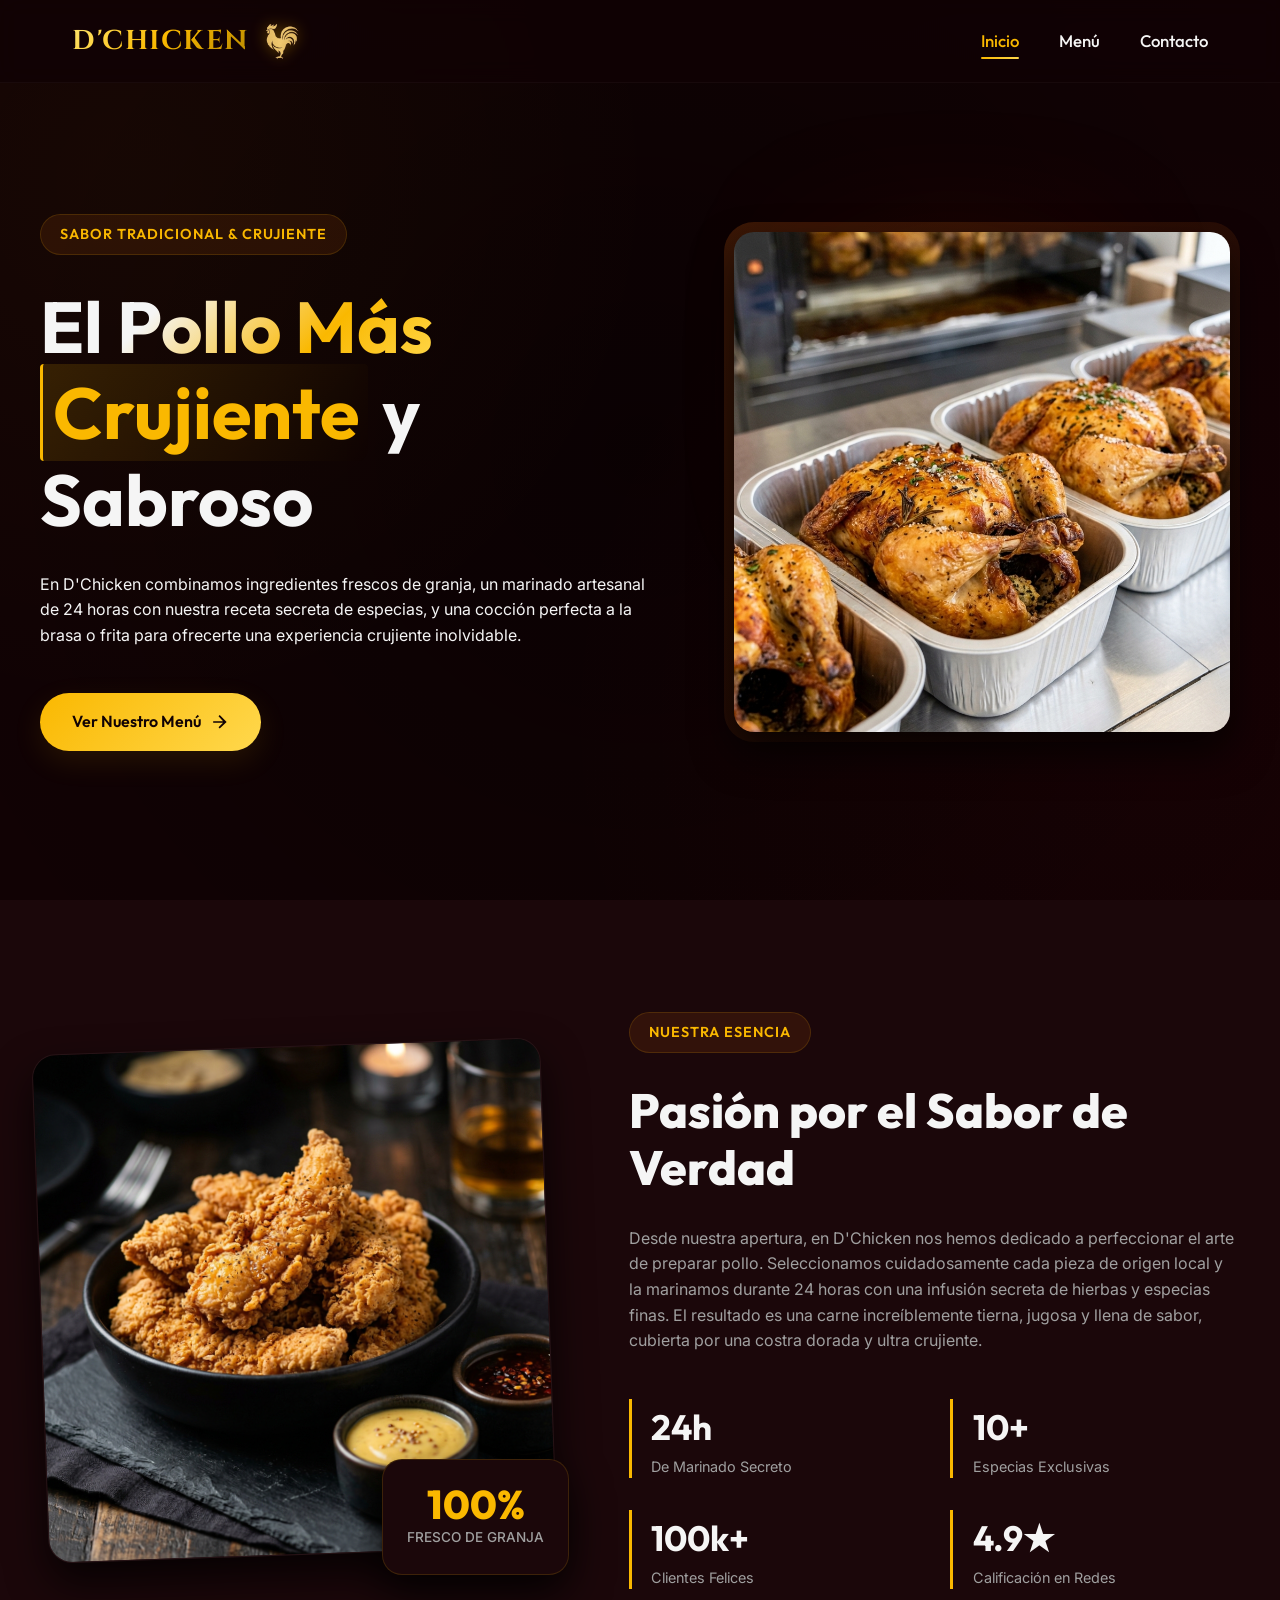
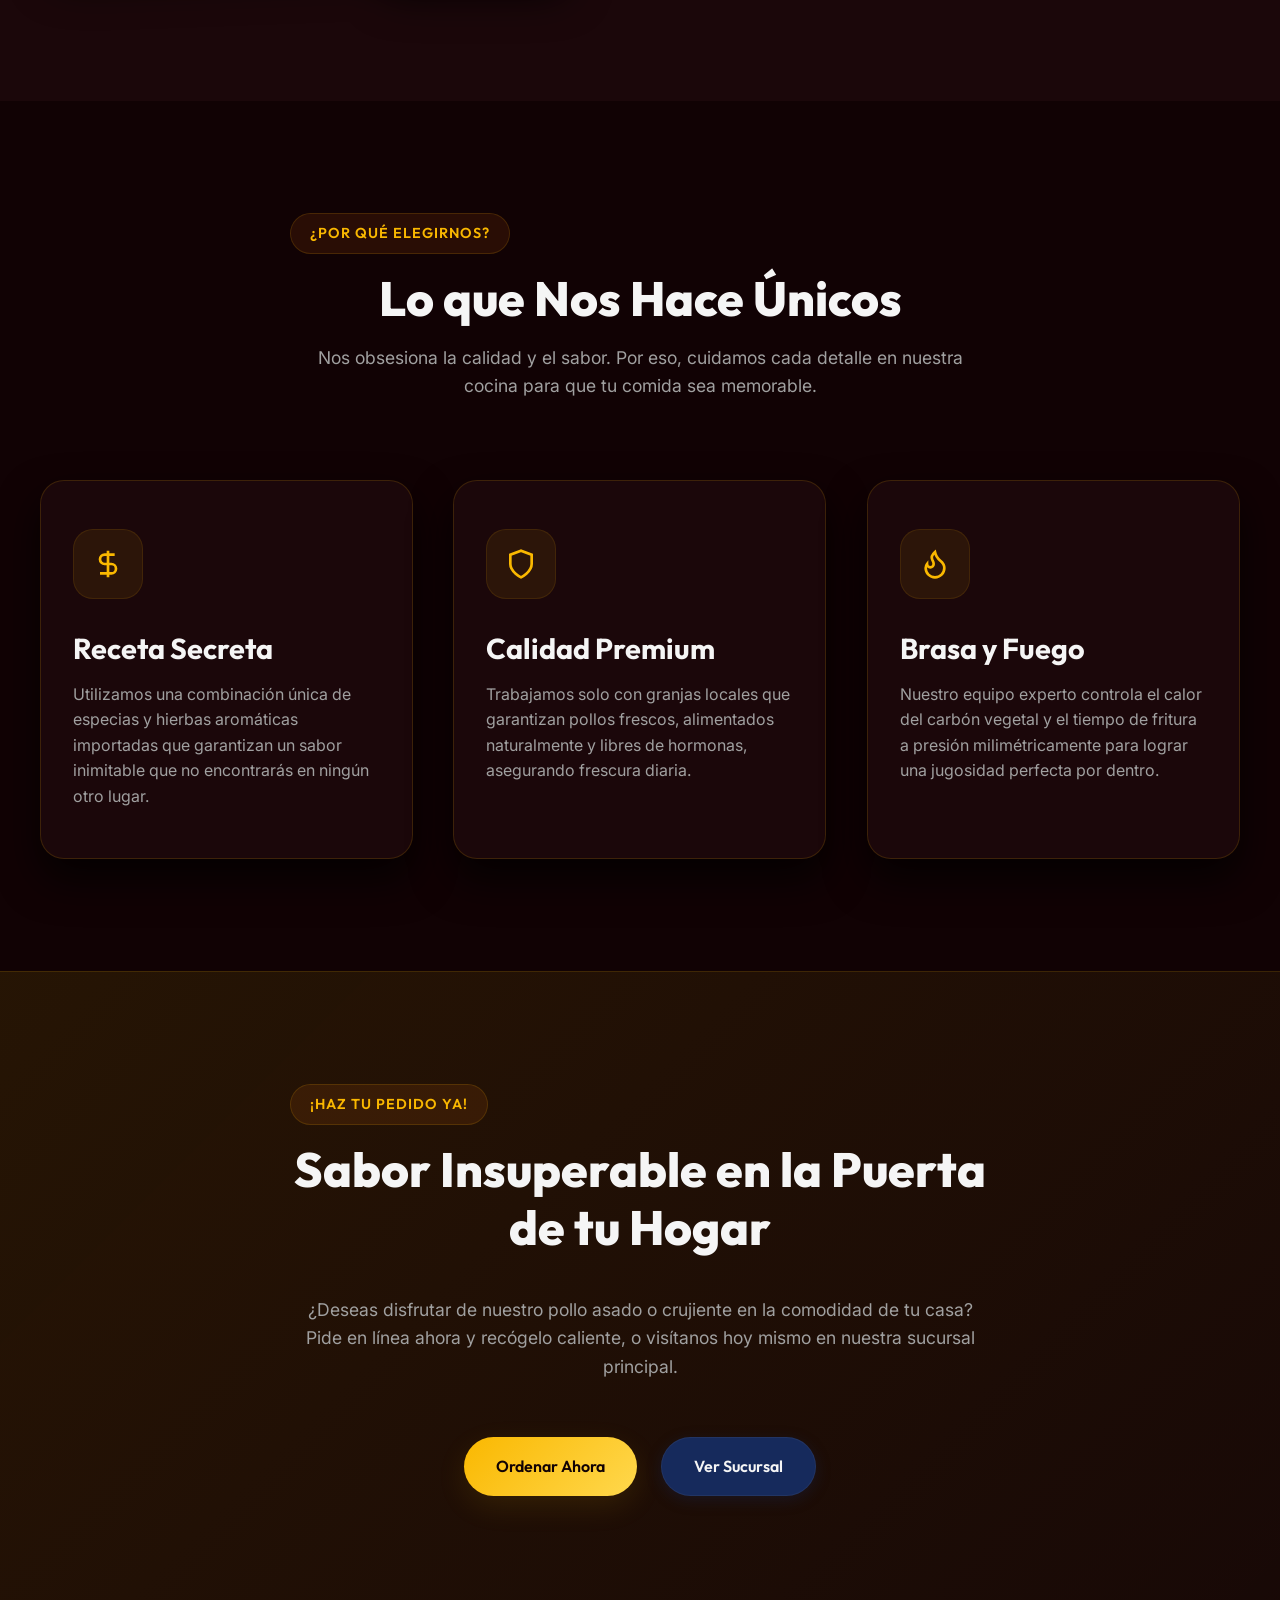
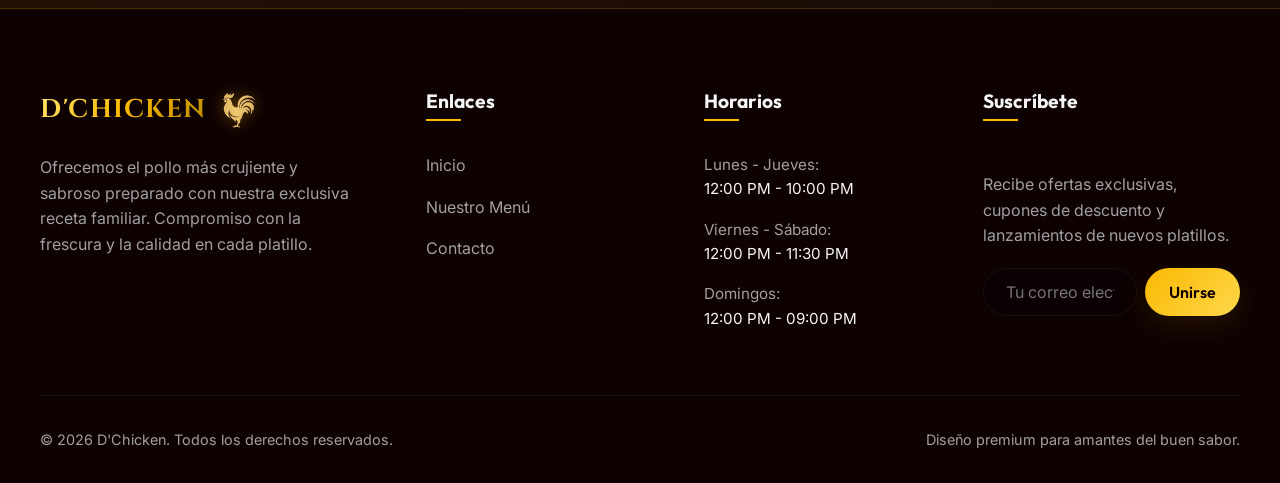
==== commit 2521286d: "imagenes y botones cambio de imagenes en portada y comentado en botones de portada y de carrito en i" ====
--- a/index.html
+++ b/index.html
@@ -56,11 +56,11 @@
               <path d="M5 13h11.86l-5.43 5.43 1.42 1.42L21.14 12l-8.29-8.29-1.42 1.42L16.86 11H5v2z" />
             </svg>
           </a>
-          <a href="contacto.html" class="btn btn-secondary" id="hero-btn-contact">Reservar Mesa</a>
+          <!--<a href="contacto.html" class="btn btn-secondary" id="hero-btn-contact">Reservar Mesa</a>-->
         </div>
       </div>
       <div class="hero-image-wrapper reveal-right">
-        <img src="images/hero_chicken.png" alt="Pollo asado gourmet de D'Chicken" class="hero-img">
+        <img src="images/polloPortada.png" alt="Pollo asado gourmet de D'Chicken" class="hero-img">
       </div>
     </div>
   </section>
@@ -75,7 +75,7 @@
           <span class="label">Fresco de Granja</span>
         </div>
       </div>
-      
+
       <div class="essence-content reveal-right">
         <span class="hero-badge">Nuestra Esencia</span>
         <h2>Pasión por el Sabor de Verdad</h2>
@@ -83,7 +83,7 @@
           arte de preparar pollo. Seleccionamos cuidadosamente cada pieza de origen local y la marinamos durante 24
           horas con una infusión secreta de hierbas y especias finas. El resultado es una carne increíblemente tierna,
           jugosa y llena de sabor, cubierta por una costra dorada y ultra crujiente.</p>
-        
+
         <div class="stats-grid">
           <div class="stat-item">
             <div class="stat-num">24h</div>
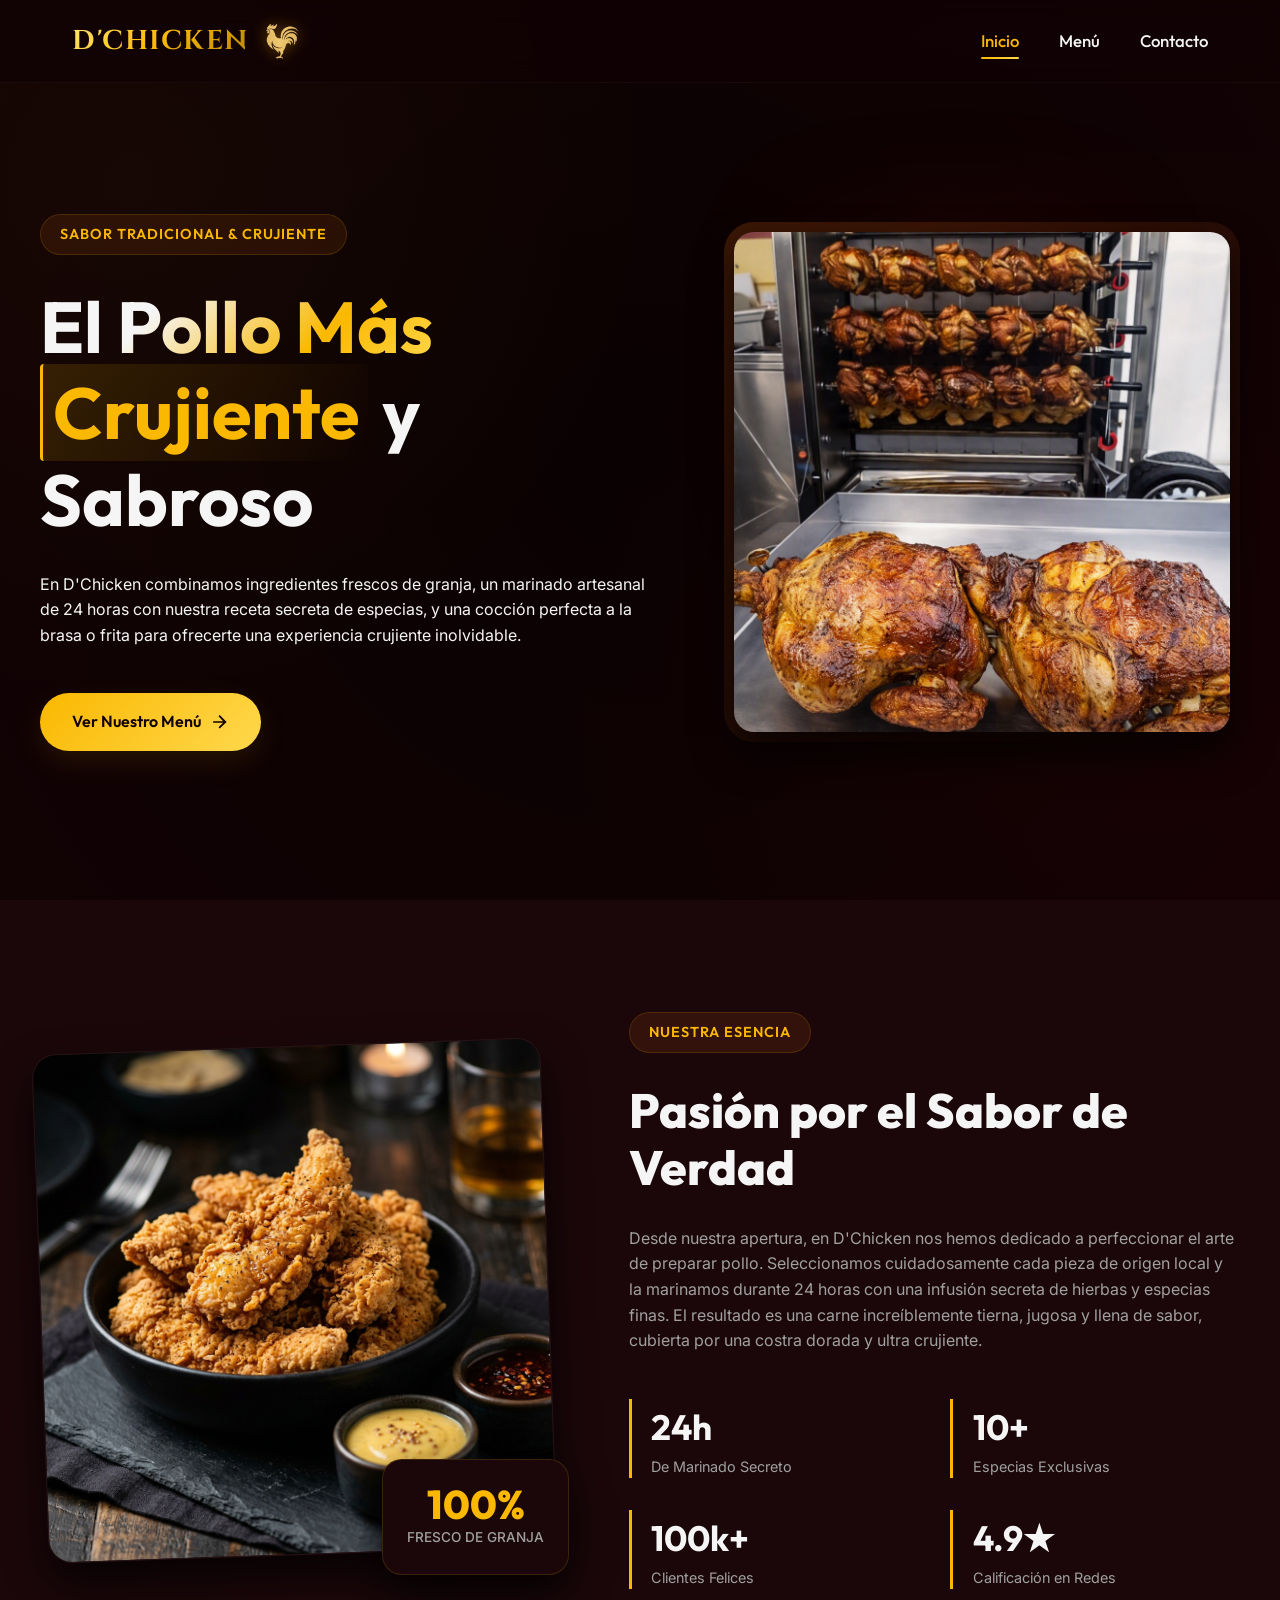
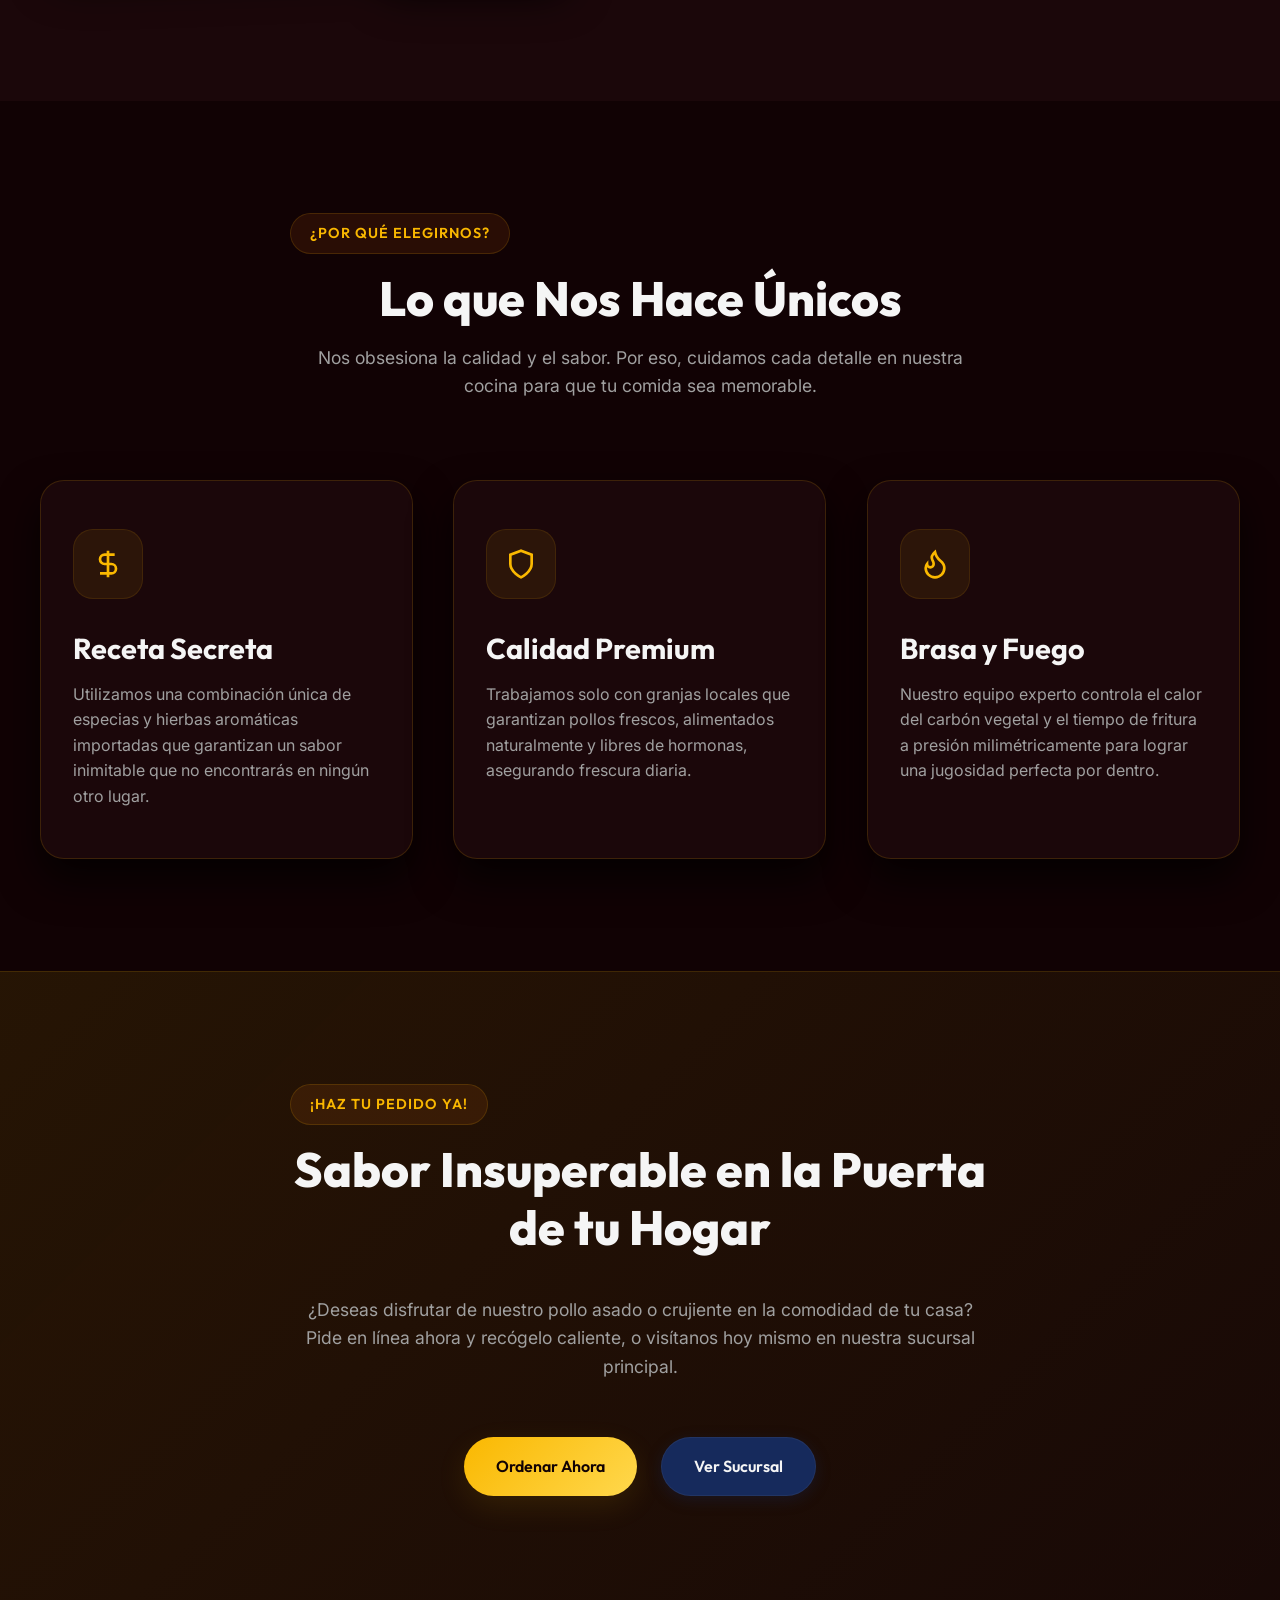
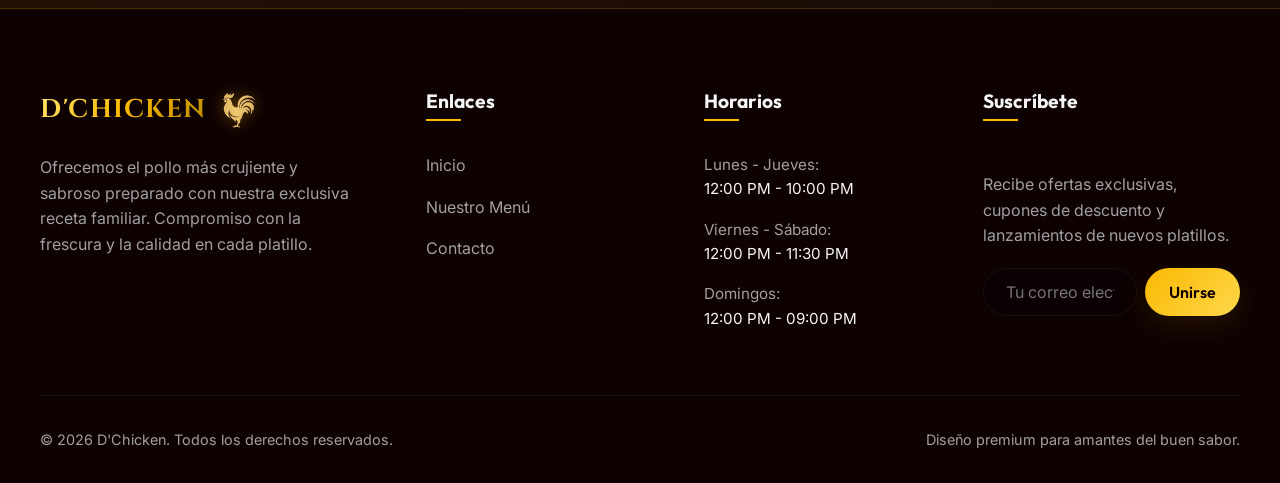
==== commit ccfac3a5: "imagenes menu cambio de imagenes y texto en menu.html" ====
--- a/index.html
+++ b/index.html
@@ -60,7 +60,7 @@
         </div>
       </div>
       <div class="hero-image-wrapper reveal-right">
-        <img src="images/polloPortada.png" alt="Pollo asado gourmet de D'Chicken" class="hero-img">
+        <img src="images/pollos_portada.png" alt="Pollo asado gourmet de D'Chicken" class="hero-img">
       </div>
     </div>
   </section>
--- a/css/style.css
+++ b/css/style.css
@@ -556,153 +556,362 @@
   color: var(--text-muted);
 }
 
-/* MENU SECTION & CATEGORIES */
-.menu-nav-wrapper {
-  max-width: 800px;
-  margin: 0 auto 4rem;
-  overflow-x: auto;
-  padding: 0.5rem;
-}
-
-.menu-nav {
-  display: flex;
-  justify-content: center;
-  gap: 1rem;
-  list-style: none;
-  min-width: 500px;
-  /* Ensures nice horizontal scroll on small screens */
-}
-
-.menu-nav-btn {
-  padding: 0.8rem 1.8rem;
-  border-radius: 50px;
-  font-family: var(--font-title);
-  font-weight: 600;
-  cursor: pointer;
-  background: var(--bg-card);
-  border: 1px solid var(--border);
-  color: var(--text-muted);
-  transition: var(--transition-smooth);
-  white-space: nowrap;
-}
-
-.menu-nav-btn:hover {
-  color: var(--primary);
-  border-color: var(--primary);
-  background: rgba(250, 184, 0, 0.05);
-}
-
-.menu-nav-btn.active {
-  background: linear-gradient(135deg, var(--primary), var(--accent));
-  color: #110204;
-  border-color: transparent;
-  box-shadow: var(--shadow-glow);
-}
-
-/* MENU ITEMS */
-.menu-grid {
-  display: grid;
-  grid-template-columns: repeat(auto-fit, minmax(320px, 1fr));
-  gap: 3rem 2.5rem;
-  max-width: 1200px;
+/* ===================================================
+   CARTA D'CHICKEN - RESTAURANT BOARD STYLES
+   =================================================== */
+.carta-section {
+  padding: 9rem 1.5rem 5rem;
+  background: linear-gradient(180deg, rgba(17, 2, 4, 1) 0%, rgba(27, 7, 10, 0.7) 50%, rgba(17, 2, 4, 1) 100%);
+  position: relative;
+}
+
+.carta-container {
+  max-width: 1080px;
   margin: 0 auto;
 }
 
-.menu-item {
-  background: var(--bg-card);
-  border-radius: 24px;
+/* TABLERO DE LA CARTA (CHALKBOARD / SLATE GASTRONÓMICO) */
+.carta-board {
+  background: radial-gradient(ellipse at 50% 0%, #25080c 0%, #170406 50%, #0d0102 100%);
+  border: 2px solid rgba(250, 184, 0, 0.35);
+  border-radius: 28px;
+  padding: 4rem 3.5rem;
+  box-shadow: 0 30px 80px rgba(0, 0, 0, 0.95), 0 0 45px rgba(250, 184, 0, 0.08);
+  position: relative;
   overflow: hidden;
-  border: 1px solid rgba(255, 255, 255, 0.03);
-  box-shadow: var(--shadow-card);
-  transition: var(--transition-smooth);
-}
-
-.menu-item:hover {
-  transform: translateY(-8px);
-  border-color: var(--border);
-  box-shadow: 0 25px 50px rgba(0, 0, 0, 0.8), 0 0 30px rgba(250, 184, 0, 0.05);
-}
-
-.menu-item-img-wrapper {
-  height: 240px;
-  overflow: hidden;
-  position: relative;
-}
-
-.menu-item-img {
+  outline: 1px solid rgba(250, 184, 0, 0.15);
+  outline-offset: -10px;
+}
+
+.carta-board::before {
+  content: '';
+  position: absolute;
+  top: 0;
+  left: 0;
   width: 100%;
   height: 100%;
+  background: radial-gradient(circle at 80% 20%, rgba(250, 184, 0, 0.04) 0%, transparent 60%),
+              radial-gradient(circle at 20% 80%, rgba(224, 8, 8, 0.03) 0%, transparent 60%);
+  pointer-events: none;
+}
+
+/* ENCABEZADO DE LA CARTA */
+.carta-header {
+  text-align: center;
+  margin-bottom: 3.5rem;
+  position: relative;
+  z-index: 2;
+}
+
+.carta-title-group {
+  display: flex;
+  flex-direction: column;
+  align-items: center;
+  justify-content: center;
+  line-height: 1.1;
+  margin-bottom: 0.8rem;
+}
+
+.carta-title-top {
+  font-family: 'Cinzel', serif;
+  font-size: 2.6rem;
+  font-weight: 800;
+  letter-spacing: 5px;
+  color: #FFF2CC;
+  text-shadow: 0 2px 10px rgba(0, 0, 0, 0.8);
+}
+
+.carta-title-bottom {
+  display: inline-flex;
+  align-items: center;
+  gap: 0.8rem;
+}
+
+.carta-brand {
+  font-family: 'Cinzel', serif;
+  font-size: 3.4rem;
+  font-weight: 800;
+  letter-spacing: 3px;
+  background: linear-gradient(135deg, #FFF099 0%, #FAB800 45%, #D48800 100%);
+  -webkit-background-clip: text;
+  -webkit-text-fill-color: transparent;
+  background-clip: text;
+  color: var(--primary);
+  filter: drop-shadow(0 2px 10px rgba(250, 184, 0, 0.45));
+}
+
+.carta-chicken-icon {
+  width: 38px;
+  height: 38px;
+  fill: var(--primary);
+  filter: drop-shadow(0 0 12px rgba(250, 184, 0, 0.7));
+  animation: flameGlow 2.5s infinite ease-in-out alternate;
+}
+
+.carta-subtitle {
+  color: var(--text-muted);
+  font-size: 1.05rem;
+  font-weight: 500;
+  letter-spacing: 0.8px;
+  max-width: 650px;
+  margin: 0.5rem auto 0;
+}
+
+/* FILAS DE LA CARTA (ALTERNADAS) */
+.carta-row {
+  display: grid;
+  grid-template-columns: 1fr 270px;
+  gap: 3.5rem;
+  align-items: center;
+  padding: 3rem 0;
+  border-bottom: 1px solid rgba(250, 184, 0, 0.15);
+  position: relative;
+  z-index: 2;
+  transition: var(--transition-smooth);
+}
+
+.carta-row.reverse {
+  grid-template-columns: 270px 1fr;
+}
+
+.carta-row:hover {
+  border-color: rgba(250, 184, 0, 0.35);
+}
+
+/* PLATOS CIRCULARES (CIRCULAR PLATES) */
+.carta-plate-wrapper {
+  display: flex;
+  justify-content: center;
+  align-items: center;
+}
+
+.carta-plate {
+  width: 250px;
+  height: 250px;
+  border-radius: 50%;
+  padding: 6px;
+  background: linear-gradient(135deg, rgba(250, 184, 0, 0.8), rgba(250, 184, 0, 0.15) 45%, rgba(250, 184, 0, 0.7));
+  box-shadow: 0 15px 40px rgba(0, 0, 0, 0.85), 0 0 30px rgba(250, 184, 0, 0.25);
+  position: relative;
+  display: flex;
+  align-items: center;
+  justify-content: center;
+  transition: var(--transition-smooth);
+  cursor: pointer;
+}
+
+.carta-plate-img {
+  width: 100%;
+  height: 100%;
+  border-radius: 50%;
   object-fit: cover;
-  transition: transform 0.8s cubic-bezier(0.16, 1, 0.3, 1);
-}
-
-.menu-item:hover .menu-item-img {
+  border: 3px solid #110204;
+  transition: transform 0.7s cubic-bezier(0.16, 1, 0.3, 1);
+}
+
+.carta-plate:hover {
+  transform: scale(1.05);
+  box-shadow: 0 20px 50px rgba(0, 0, 0, 0.9), 0 0 45px rgba(250, 184, 0, 0.45);
+}
+
+.carta-plate:hover .carta-plate-img {
+  transform: scale(1.1) rotate(4deg);
+}
+
+/* INFORMACIÓN DEL PLATILLO */
+.carta-info {
+  display: flex;
+  flex-direction: column;
+  gap: 0.6rem;
+}
+
+.carta-item-header {
+  display: flex;
+  justify-content: space-between;
+  align-items: baseline;
+  gap: 1rem;
+  flex-wrap: wrap;
+}
+
+.carta-item-title {
+  font-family: var(--font-title);
+  font-size: 1.55rem;
+  font-weight: 800;
+  color: var(--primary);
+  letter-spacing: 0.5px;
+  text-transform: uppercase;
+  text-shadow: 0 2px 6px rgba(0, 0, 0, 0.7);
+}
+
+.carta-price {
+  font-family: var(--font-title);
+  font-size: 1.35rem;
+  font-weight: 700;
+  color: var(--accent);
+  background: rgba(250, 184, 0, 0.1);
+  padding: 0.25rem 0.85rem;
+  border-radius: 20px;
+  border: 1px solid rgba(250, 184, 0, 0.3);
+  white-space: nowrap;
+}
+
+.carta-gold-line {
+  height: 2px;
+  background: linear-gradient(90deg, #FAB800 0%, rgba(250, 184, 0, 0.25) 75%, transparent 100%);
+  margin: 0.3rem 0 0.8rem;
+  border-radius: 2px;
+}
+
+.carta-desc {
+  color: #dcdcdc;
+  font-size: 1.02rem;
+  line-height: 1.6;
+  margin-bottom: 0.8rem;
+}
+
+/* DETALLES: INGREDIENTES & DESTACADOS */
+.carta-details-grid {
+  display: grid;
+  grid-template-columns: 1.25fr 1fr;
+  gap: 2rem;
+  align-items: start;
+  margin-bottom: 0.8rem;
+}
+
+.carta-section-label {
+  font-family: var(--font-title);
+  font-size: 0.82rem;
+  font-weight: 700;
+  color: var(--primary);
+  text-transform: uppercase;
+  letter-spacing: 1px;
+  margin-bottom: 0.6rem;
+  border-bottom: 1px dashed rgba(250, 184, 0, 0.3);
+  padding-bottom: 0.25rem;
+  display: inline-block;
+}
+
+.carta-tags-container {
+  display: flex;
+  flex-wrap: wrap;
+  gap: 0.4rem;
+}
+
+.carta-tag {
+  background: rgba(255, 255, 255, 0.04);
+  color: #eaeaea;
+  font-size: 0.82rem;
+  padding: 0.25rem 0.65rem;
+  border-radius: 6px;
+  border: 1px solid rgba(250, 184, 0, 0.15);
+  transition: var(--transition-smooth);
+}
+
+.carta-tag:hover {
+  background: rgba(250, 184, 0, 0.1);
+  border-color: var(--primary);
+  color: #ffffff;
+}
+
+.carta-highlights-list {
+  list-style: none;
+  display: flex;
+  flex-direction: column;
+  gap: 0.55rem;
+}
+
+.carta-highlights-list li {
+  display: flex;
+  align-items: center;
+  gap: 0.65rem;
+  font-size: 0.88rem;
+  color: #E2E2E2;
+  font-weight: 500;
+}
+
+.carta-icon-bullet {
+  width: 22px;
+  height: 22px;
+  border-radius: 50%;
+  background: rgba(250, 184, 0, 0.12);
+  border: 1px solid var(--primary);
+  display: flex;
+  align-items: center;
+  justify-content: center;
+  flex-shrink: 0;
+}
+
+.carta-icon-bullet svg {
+  width: 12px;
+  height: 12px;
+  fill: var(--primary);
+}
+
+/* BOTÓN DE ACCIÓN / ORDENAR */
+.carta-action-wrapper {
+  margin-top: 0.8rem;
+}
+
+.carta-btn-order {
+  padding: 0.65rem 1.6rem;
+  font-size: 0.9rem;
+  border-radius: 30px;
+}
+
+/* FILA INFERIOR (DOBLE COLUMNA) */
+.carta-bottom-grid {
+  display: grid;
+  grid-template-columns: 1fr 1fr;
+  gap: 3.5rem;
+  padding-top: 3rem;
+  position: relative;
+  z-index: 2;
+}
+
+.carta-bottom-col:first-child {
+  border-right: 1px solid rgba(250, 184, 0, 0.2);
+  padding-right: 2.5rem;
+}
+
+.carta-bottom-col.with-side-plate {
+  display: flex;
+  gap: 1.5rem;
+  align-items: center;
+  justify-content: space-between;
+}
+
+.carta-bottom-col-content {
+  flex: 1;
+}
+
+.carta-mini-plate {
+  width: 135px;
+  height: 135px;
+  border-radius: 50%;
+  padding: 4px;
+  background: linear-gradient(135deg, rgba(250, 184, 0, 0.7), rgba(250, 184, 0, 0.15) 50%, rgba(250, 184, 0, 0.6));
+  box-shadow: 0 10px 30px rgba(0, 0, 0, 0.8), 0 0 20px rgba(250, 184, 0, 0.2);
+  flex-shrink: 0;
+  cursor: pointer;
+  transition: var(--transition-smooth);
+}
+
+.carta-mini-plate-img {
+  width: 100%;
+  height: 100%;
+  border-radius: 50%;
+  object-fit: cover;
+  border: 2px solid #110204;
+  transition: transform 0.6s cubic-bezier(0.16, 1, 0.3, 1);
+}
+
+.carta-mini-plate:hover {
   transform: scale(1.08);
-}
-
-.menu-item-price {
-  position: absolute;
-  top: 20px;
-  right: 20px;
-  background: rgba(27, 7, 10, 0.85);
-  backdrop-filter: blur(8px);
-  border: 1px solid var(--border);
-  color: var(--accent);
-  padding: 0.5rem 1rem;
-  border-radius: 50px;
-  font-family: var(--font-title);
-  font-weight: 700;
-  font-size: 1.1rem;
-}
-
-.menu-item-body {
-  padding: 2rem;
-  display: flex;
-  flex-direction: column;
-  gap: 1rem;
-}
-
-.menu-item-body h3 {
-  font-size: 1.4rem;
-}
-
-.menu-item-ingredients {
-  color: var(--text-muted);
-  font-size: 0.95rem;
-}
-
-.ingredient-tag {
-  display: inline-block;
-  background: rgba(255, 255, 255, 0.05);
-  padding: 0.2rem 0.6rem;
-  border-radius: 6px;
-  font-size: 0.8rem;
-  margin: 0.2rem 0.2rem 0.2rem 0;
-  color: var(--text-light);
-  border: 1px solid rgba(255, 255, 255, 0.05);
-}
-
-.ingredient-title {
-  font-weight: 600;
-  font-size: 0.85rem;
-  text-transform: uppercase;
-  letter-spacing: 0.5px;
-  color: var(--primary);
-  margin-bottom: 0.4rem;
-}
-
-.menu-item-order {
-  margin-top: 1rem;
-  border-top: 1px solid rgba(255, 255, 255, 0.05);
-  padding-top: 1.5rem;
-  display: flex;
-  justify-content: space-between;
-  align-items: center;
-}
-
-.btn-order-item {
-  font-size: 0.9rem;
-  padding: 0.6rem 1.2rem;
+  box-shadow: 0 12px 35px rgba(0, 0, 0, 0.9), 0 0 30px rgba(250, 184, 0, 0.4);
+}
+
+.carta-mini-plate:hover .carta-mini-plate-img {
+  transform: scale(1.12) rotate(4deg);
 }
 
 /* CONTACT PAGE */
@@ -1060,6 +1269,21 @@
   .footer-container {
     grid-template-columns: repeat(2, 1fr);
     gap: 3rem;
+  }
+
+  /* Carta Responsive 1024px */
+  .carta-board {
+    padding: 3rem 2.5rem;
+  }
+
+  .carta-row,
+  .carta-row.reverse {
+    gap: 2.5rem;
+  }
+
+  .carta-plate {
+    width: 220px;
+    height: 220px;
   }
 }
 
@@ -1153,6 +1377,102 @@
   .map-container {
     height: 350px;
   }
+
+  /* Carta Responsive 768px */
+  .carta-section {
+    padding: 7.5rem 1rem 4rem;
+  }
+
+  .carta-board {
+    padding: 2.2rem 1.4rem;
+    outline-offset: -6px;
+    border-radius: 20px;
+  }
+
+  .carta-title-top {
+    font-size: 2rem;
+    letter-spacing: 3px;
+  }
+
+  .carta-brand {
+    font-size: 2.4rem;
+    letter-spacing: 2px;
+  }
+
+  .carta-chicken-icon {
+    width: 30px;
+    height: 30px;
+  }
+
+  .carta-row,
+  .carta-row.reverse {
+    grid-template-columns: 1fr;
+    gap: 2rem;
+    text-align: center;
+    padding: 2.5rem 0;
+  }
+
+  .carta-row .carta-plate-wrapper,
+  .carta-row.reverse .carta-plate-wrapper {
+    order: -1;
+    margin: 0 auto;
+  }
+
+  .carta-item-header {
+    justify-content: center;
+  }
+
+  .carta-gold-line {
+    margin: 0.5rem auto 1rem;
+    max-width: 300px;
+  }
+
+  .carta-details-grid {
+    grid-template-columns: 1fr;
+    gap: 1.5rem;
+    text-align: left;
+  }
+
+  .carta-tags-container {
+    justify-content: center;
+  }
+
+  .carta-col-ingredients {
+    text-align: center;
+  }
+
+  .carta-highlights-list {
+    align-items: center;
+  }
+
+  .carta-action-wrapper {
+    text-align: center;
+  }
+
+  .carta-bottom-grid {
+    grid-template-columns: 1fr;
+    gap: 2.5rem;
+    padding-top: 2.5rem;
+  }
+
+  .carta-bottom-col:first-child {
+    border-right: none;
+    border-bottom: 1px solid rgba(250, 184, 0, 0.2);
+    padding-right: 0;
+    padding-bottom: 2.5rem;
+    text-align: center;
+  }
+
+  .carta-bottom-col.with-side-plate {
+    flex-direction: column-reverse;
+    text-align: center;
+  }
+
+  .carta-mini-plate {
+    margin: 0 auto 1.5rem;
+    width: 150px;
+    height: 150px;
+  }
 }
 
 @media (max-width: 480px) {
@@ -1183,4 +1503,22 @@
   .newsletter-form .btn-primary {
     border-radius: 12px;
   }
+
+  /* Carta Responsive 480px */
+  .carta-title-top {
+    font-size: 1.6rem;
+  }
+
+  .carta-brand {
+    font-size: 1.9rem;
+  }
+
+  .carta-plate {
+    width: 190px;
+    height: 190px;
+  }
+
+  .carta-item-title {
+    font-size: 1.35rem;
+  }
 }
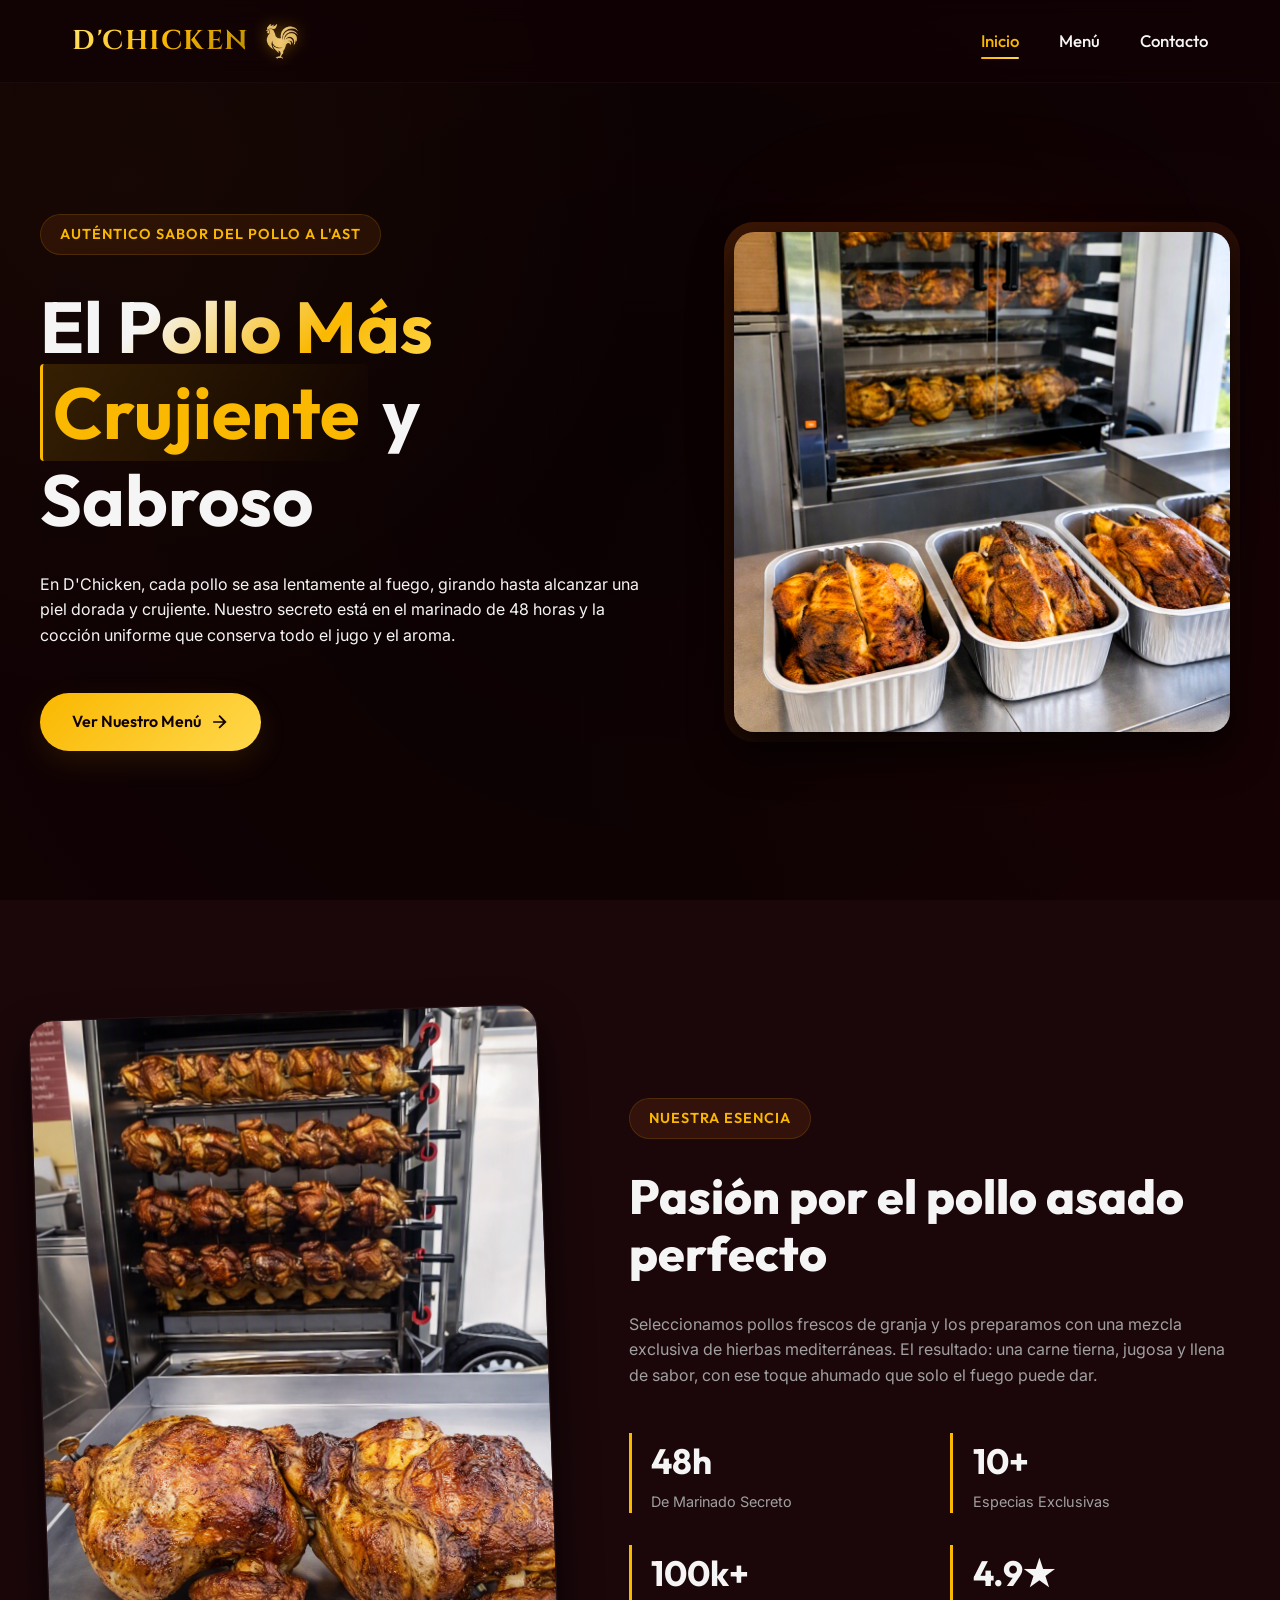
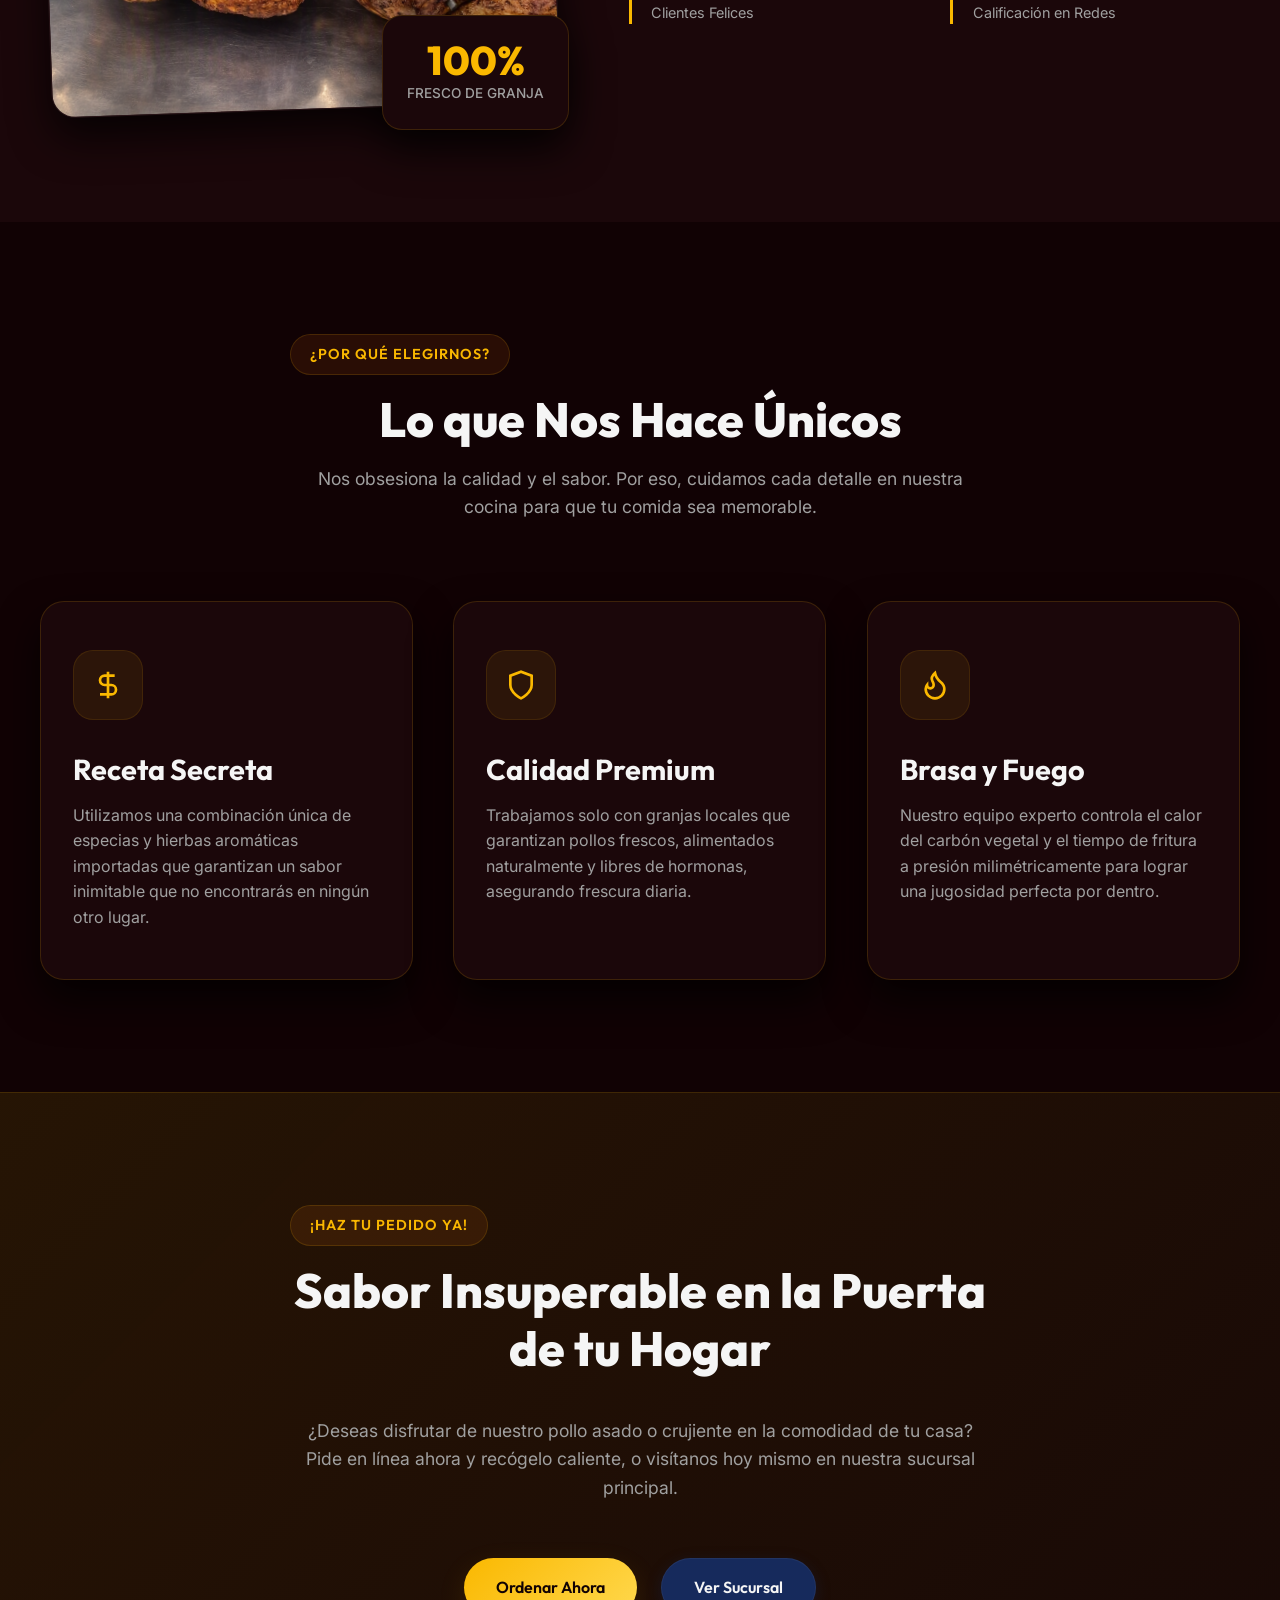
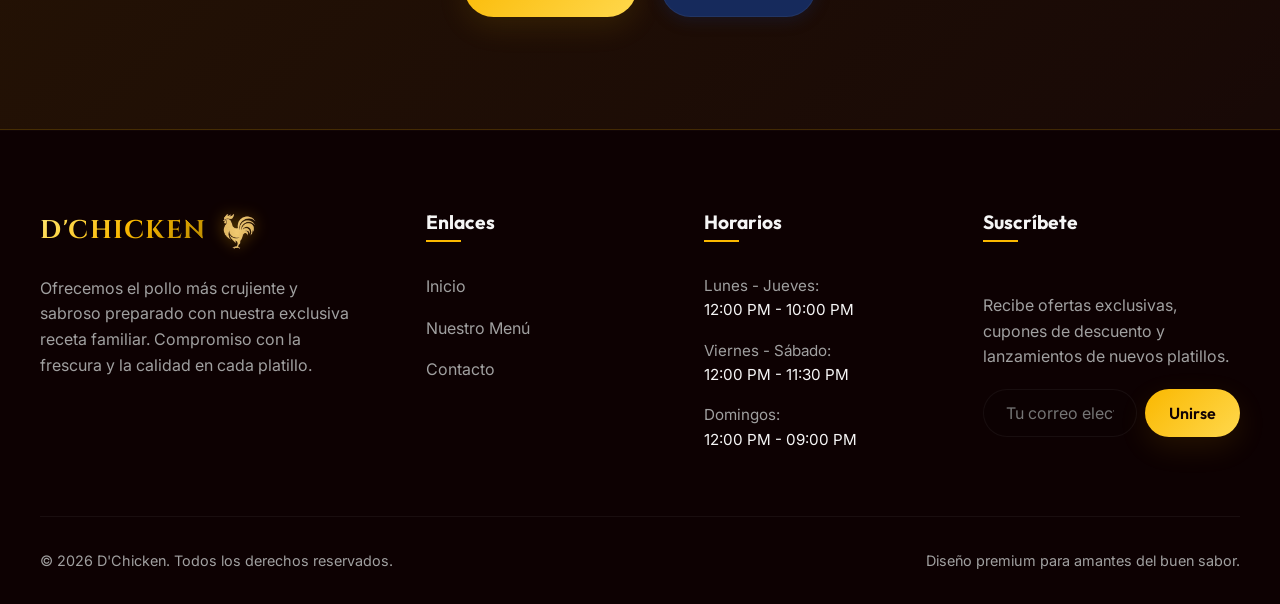
==== commit dd9bbac4: "cambios en index cambios en las imagenes de portada y texto en la pagina de index.html" ====
--- a/index.html
+++ b/index.html
@@ -43,12 +43,13 @@
     <div class="hero-bg"></div>
     <div class="hero-container">
       <div class="hero-content reveal-left">
-        <span class="hero-badge">Sabor Tradicional &amp; Crujiente</span>
+        <span class="hero-badge">Auténtico sabor del pollo a l&apos;ast</span>
         <h1><span class="text-gradient">El Pollo Más</span> <br><span class="text-highlight">Crujiente</span> y Sabroso
         </h1>
-        <p class="text-muted">En D'Chicken combinamos ingredientes frescos de granja, un marinado artesanal de 24 horas
-          con nuestra receta secreta de especias, y una cocción perfecta a la brasa o frita para ofrecerte una
-          experiencia crujiente inolvidable.</p>
+        <p class="text-muted">En D&apos;Chicken, cada pollo se asa lentamente al fuego, girando hasta alcanzar una
+          piel
+          dorada y crujiente. Nuestro secreto está en el marinado de 48 horas y la cocción uniforme que conserva todo
+          el jugo y el aroma.</p>
         <div class="hero-buttons">
           <a href="menu.html" class="btn btn-primary" id="hero-btn-menu">
             Ver Nuestro Menú
@@ -60,7 +61,7 @@
         </div>
       </div>
       <div class="hero-image-wrapper reveal-right">
-        <img src="images/pollos_portada.png" alt="Pollo asado gourmet de D'Chicken" class="hero-img">
+        <img src="images/pollos_alast.png" alt="Pollo asado gourmet de D'Chicken" class="hero-img">
       </div>
     </div>
   </section>
@@ -69,7 +70,7 @@
   <section style="background-color: #1b070a;">
     <div class="essence-container">
       <div class="essence-img-grid reveal-left">
-        <img src="images/menu_crispy.png" alt="Preparación crujiente D'Chicken" class="essence-img">
+        <img src="images/pollos_portada.png" alt="Preparación crujiente D'Chicken" class="essence-img">
         <div class="essence-badge">
           <span class="number">100%</span>
           <span class="label">Fresco de Granja</span>
@@ -78,15 +79,14 @@
 
       <div class="essence-content reveal-right">
         <span class="hero-badge">Nuestra Esencia</span>
-        <h2>Pasión por el Sabor de Verdad</h2>
-        <p style="color: var(--text-muted);">Desde nuestra apertura, en D'Chicken nos hemos dedicado a perfeccionar el
-          arte de preparar pollo. Seleccionamos cuidadosamente cada pieza de origen local y la marinamos durante 24
-          horas con una infusión secreta de hierbas y especias finas. El resultado es una carne increíblemente tierna,
-          jugosa y llena de sabor, cubierta por una costra dorada y ultra crujiente.</p>
+        <h2>Pasión por el pollo asado perfecto</h2>
+        <p style="color: var(--text-muted);">Seleccionamos pollos frescos de granja y los preparamos con una mezcla
+          exclusiva de hierbas mediterráneas. El resultado: una carne tierna, jugosa y llena de sabor, con ese toque
+          ahumado que solo el fuego puede dar.</p>
 
         <div class="stats-grid">
           <div class="stat-item">
-            <div class="stat-num">24h</div>
+            <div class="stat-num">48h</div>
             <div class="stat-label">De Marinado Secreto</div>
           </div>
           <div class="stat-item">
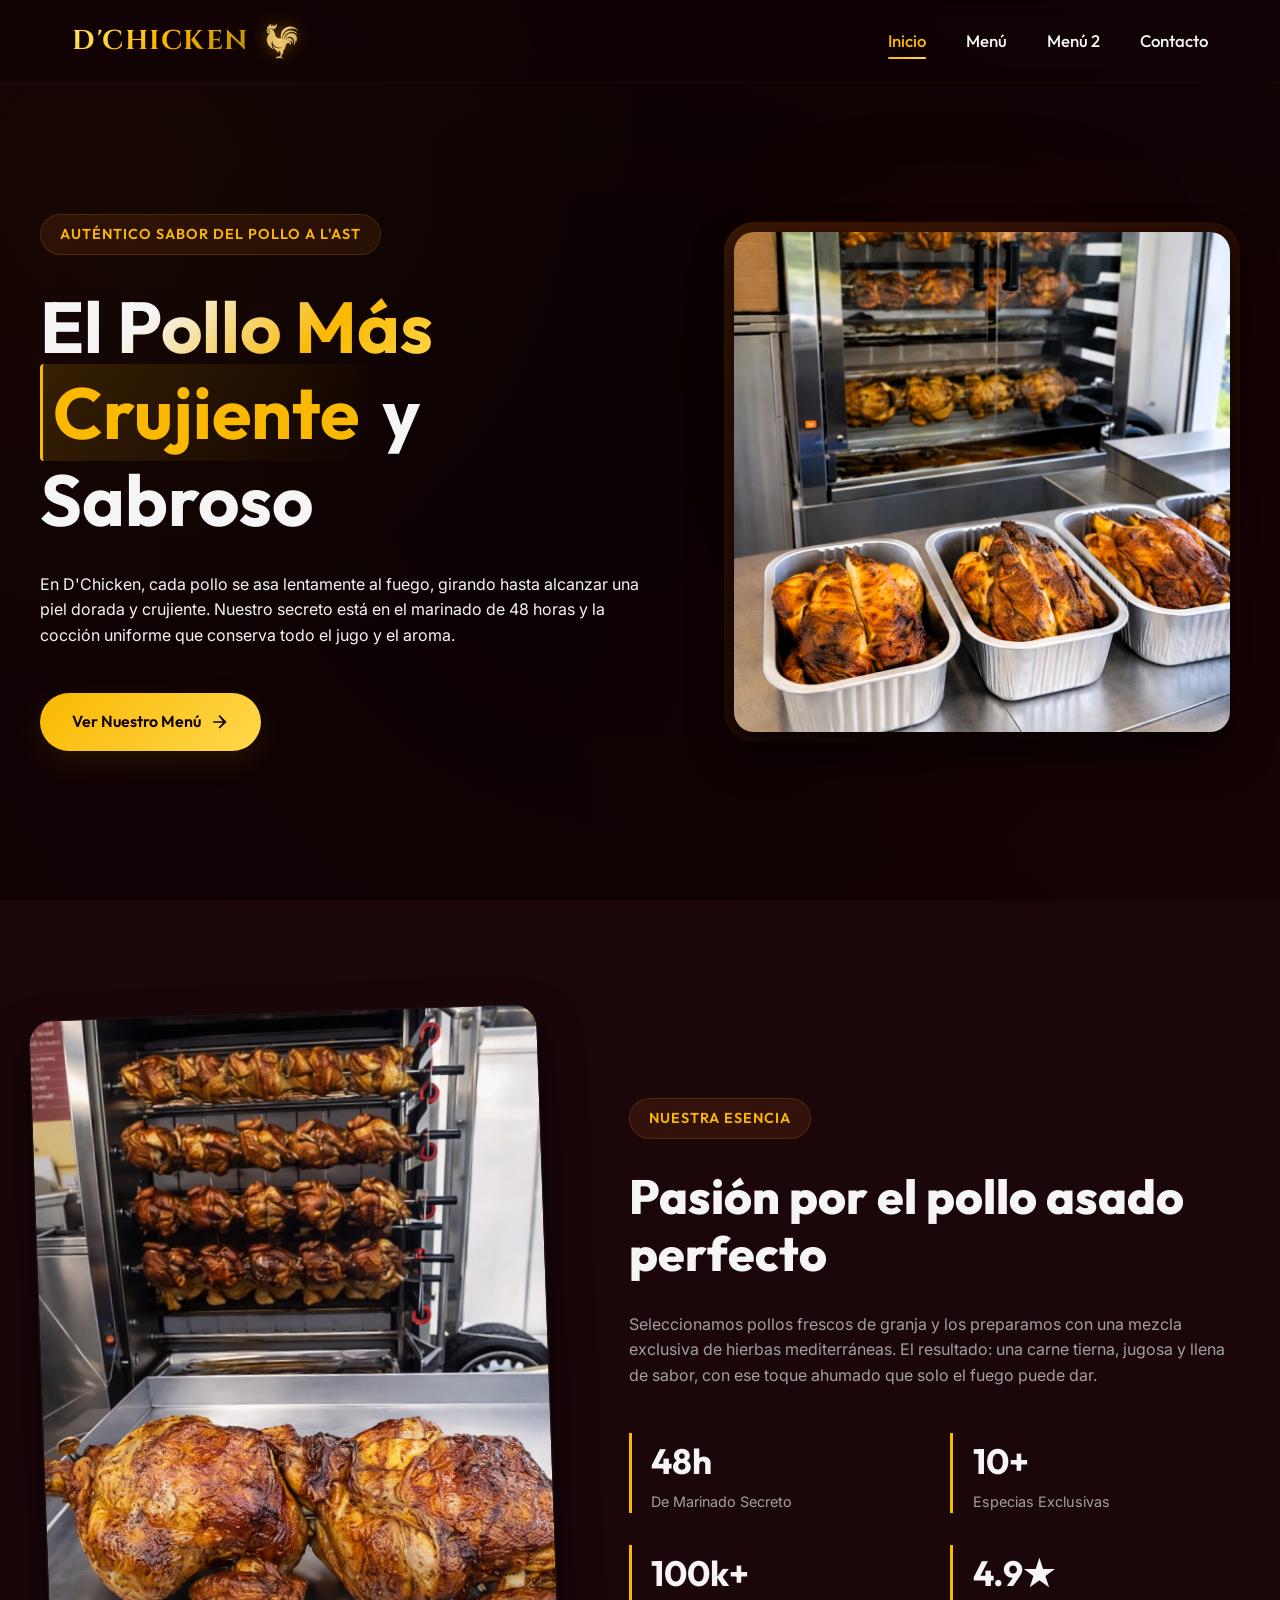
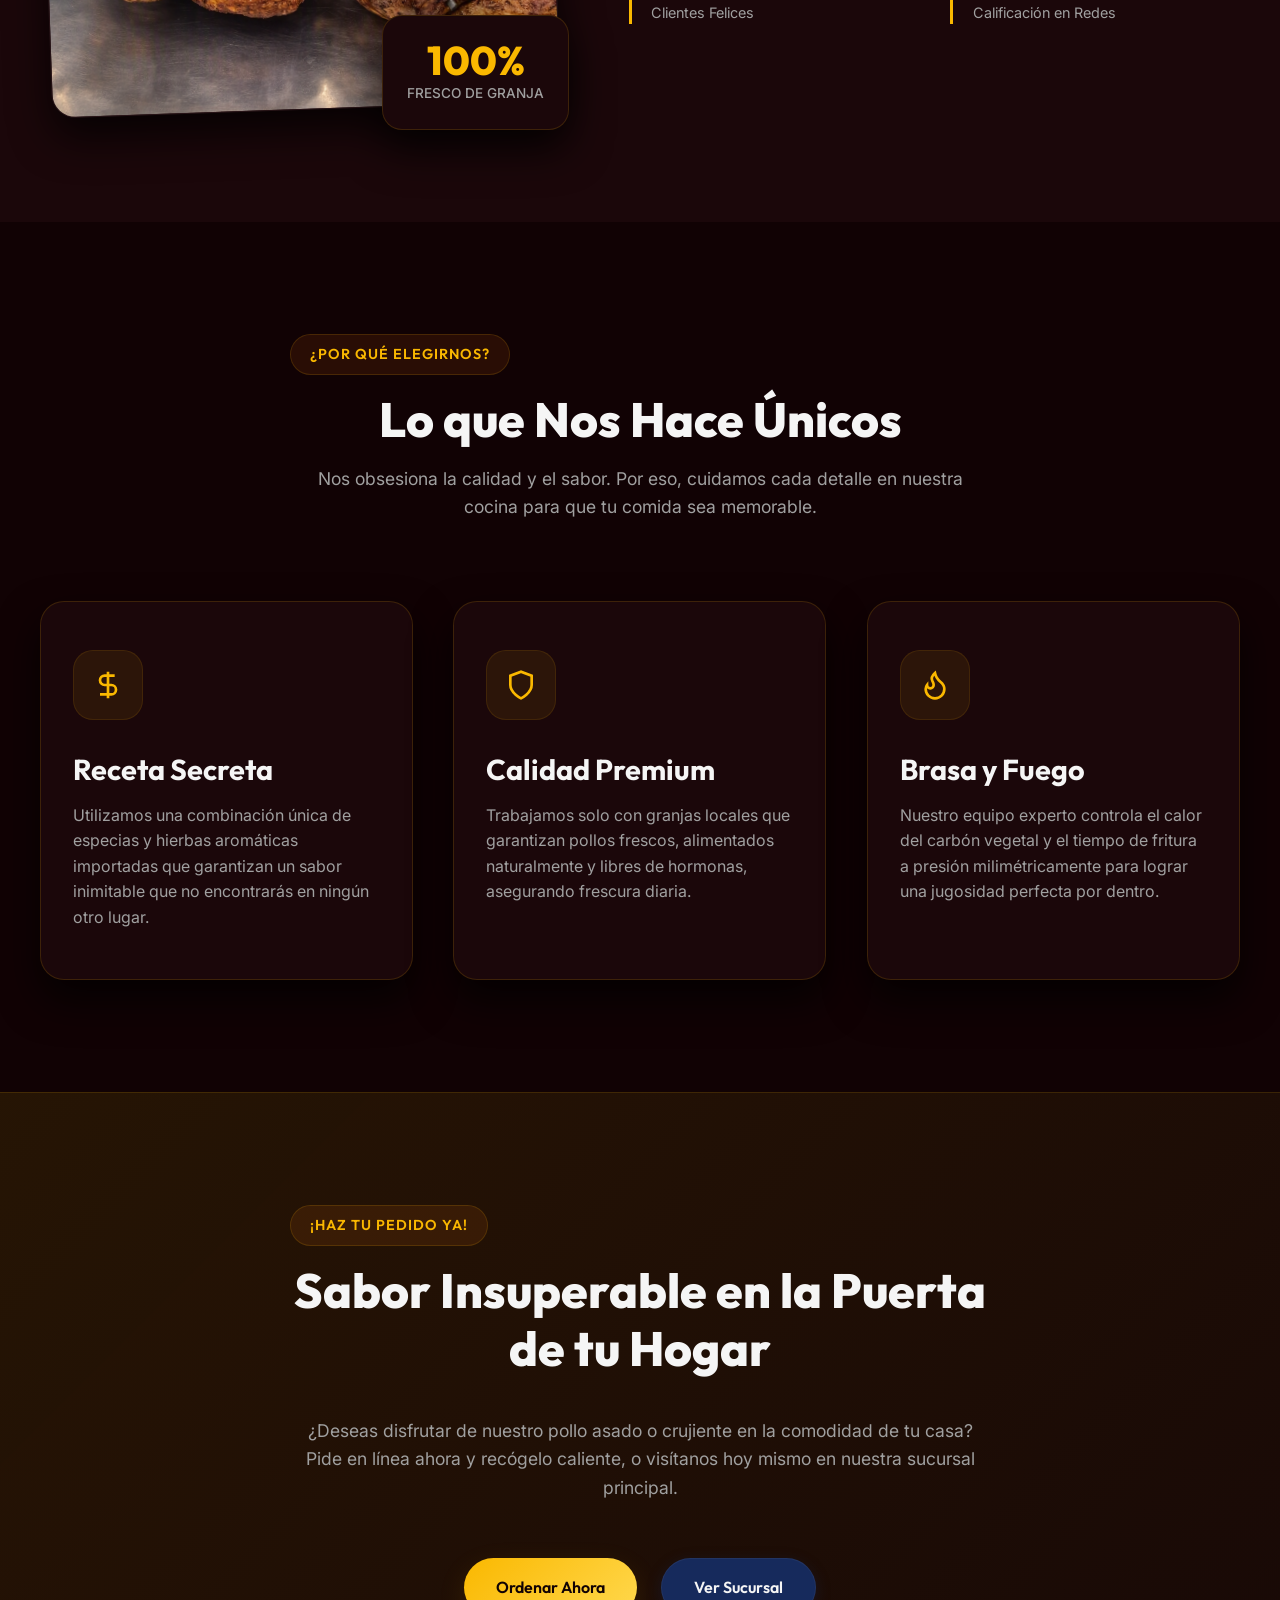
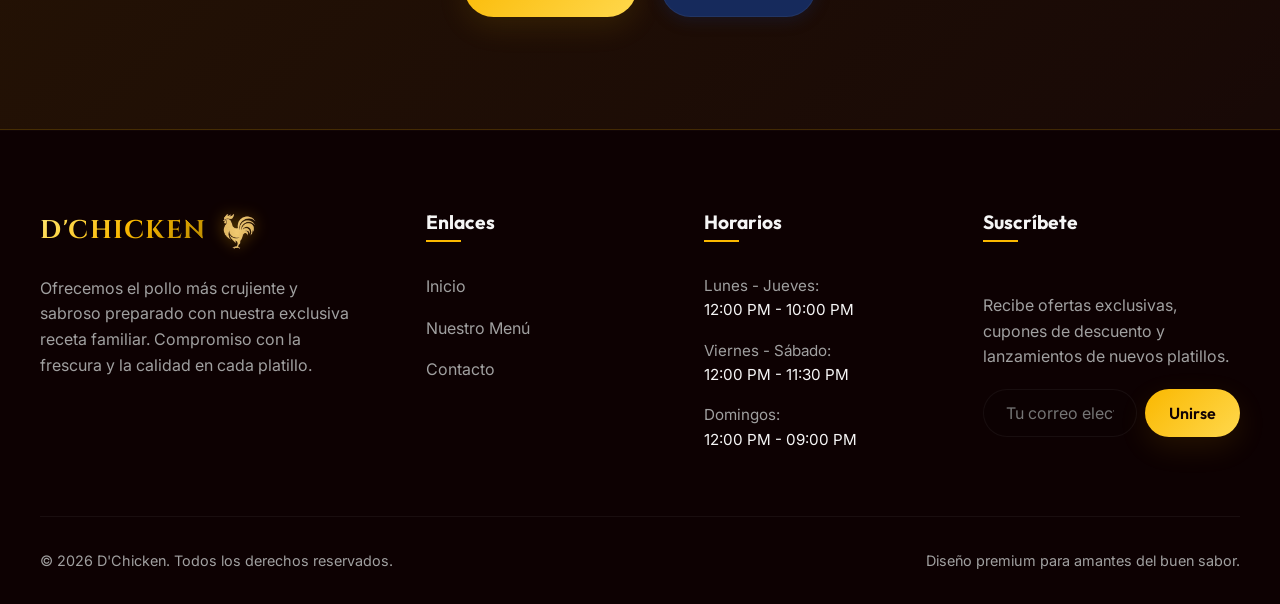
==== commit 2c733e16: "prueba menu2 creacion de la pagina menu2.html para pruebas de diseño de menu" ====
--- a/index.html
+++ b/index.html
@@ -25,6 +25,7 @@
         <ul class="nav-links" id="main-nav">
           <li><a href="index.html" class="active" id="nav-home">Inicio</a></li>
           <li><a href="menu.html" id="nav-menu">Menú</a></li>
+          <li><a href="menu2.html" id="nav-menu">Menú 2</a></li>
           <li><a href="contacto.html" id="nav-contact">Contacto</a></li>
         </ul>
       </nav>
